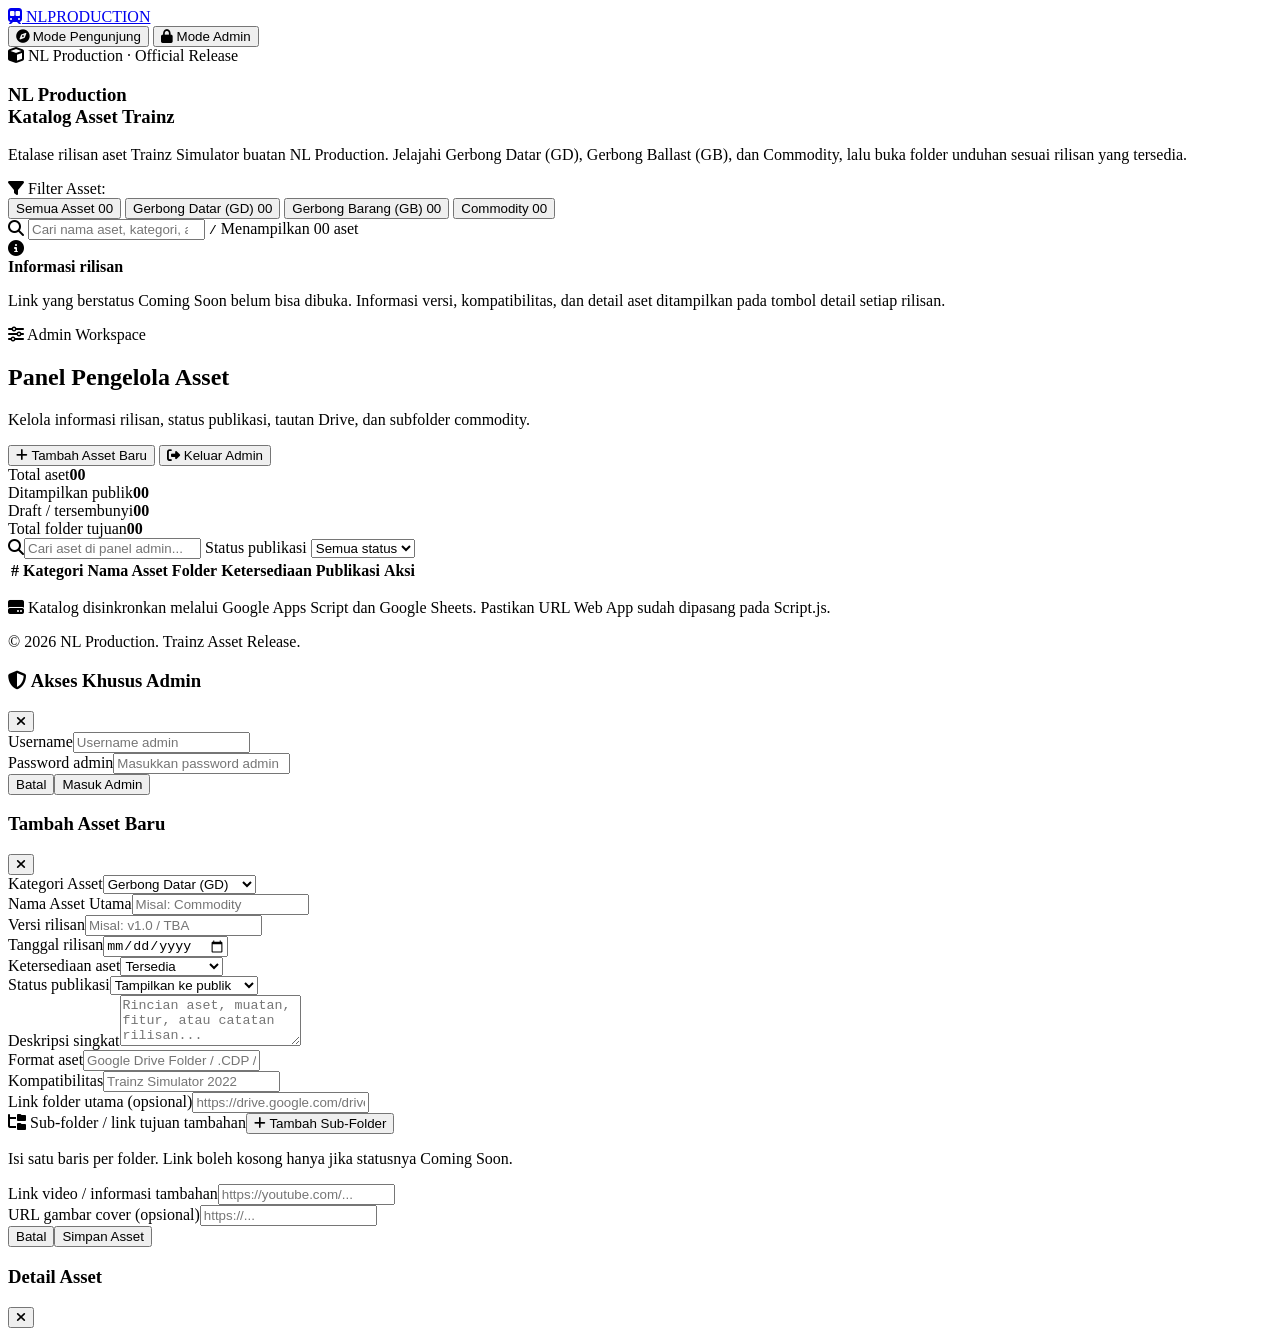
==== index.html @ 2d7fa660 "Add files via upload" ====
<!DOCTYPE html>
<html lang="id">
<head>
  <meta charset="UTF-8" />
  <meta name="viewport" content="width=device-width, initial-scale=1.0" />
  <meta name="theme-color" content="#0b0f19" />
  <meta name="description" content="NL Production — katalog rilisan aset Trainz Simulator." />
  <title>NL Production | Trainz Asset Release</title>
  <link rel="stylesheet" href="Style.css" />
  <link rel="stylesheet" href="https://cdnjs.cloudflare.com/ajax/libs/font-awesome/6.4.0/css/all.min.css" />
  <link rel="preconnect" href="https://fonts.googleapis.com" />
  <link rel="preconnect" href="https://fonts.gstatic.com" crossorigin />
  <link href="https://fonts.googleapis.com/css2?family=Plus+Jakarta+Sans:wght@400;500;600;700;800&display=swap" rel="stylesheet" />
  <script src="Script.js" defer></script>
</head>
<body>
  <header class="navbar">
    <div class="nav-container">
      <a class="logo" href="#beranda" aria-label="NL Production beranda">
        <i class="fa-solid fa-train-subway" aria-hidden="true"></i>
        <span>NL<span>PRODUCTION</span></span>
      </a>
      <nav class="role-switcher" aria-label="Mode tampilan">
        <button class="role-btn active" id="btn-role-user" type="button" data-role="user"><i class="fa-solid fa-compass"></i> Mode Pengunjung</button>
        <button class="role-btn" id="btn-role-admin" type="button" data-role="admin"><i class="fa-solid fa-lock"></i> Mode Admin</button>
      </nav>
    </div>
  </header>

  <main class="main-wrapper">
    <section id="user-view" class="view-section active">
      <section class="hero-card" id="beranda">
        <div class="hero-content">
          <span class="hero-badge"><i class="fa-solid fa-cube"></i> NL Production · Official Release</span>
          <h1>NL Production<br />Katalog Asset Trainz</h1>
          <p>Etalase rilisan aset Trainz Simulator buatan NL Production. Jelajahi Gerbong Datar (GD), Gerbong Ballast (GB), dan Commodity, lalu buka folder unduhan sesuai rilisan yang tersedia.</p>
        </div>
      </section>

      <section class="catalog-controls" aria-label="Filter dan pencarian katalog">
        <div class="filter-bar">
          <span class="filter-title"><i class="fa-solid fa-filter"></i> Filter Asset:</span>
          <div class="filter-pills" role="group" aria-label="Kategori aset">
            <button class="pill-btn active" type="button" data-filter="all">Semua Asset <span class="filter-count" id="count-all">00</span></button>
            <button class="pill-btn" type="button" data-filter="GD">Gerbong Datar (GD) <span class="filter-count" id="count-gd">00</span></button>
            <button class="pill-btn" type="button" data-filter="GB">Gerbong Barang (GB) <span class="filter-count" id="count-gb">00</span></button>
            <button class="pill-btn" type="button" data-filter="Commodity">Commodity <span class="filter-count" id="count-commodity">00</span></button>
          </div>
        </div>
        <div class="search-row">
          <label class="search-box" for="catalog-search">
            <i class="fa-solid fa-magnifying-glass" aria-hidden="true"></i>
            <input id="catalog-search" type="search" placeholder="Cari nama aset, kategori, atau subfolder..." autocomplete="off" />
            <kbd>/</kbd>
          </label>
          <span class="catalog-count" id="catalog-count">Menampilkan 00 aset</span>
        </div>
      </section>

      <div class="asset-grid" id="asset-grid" aria-live="polite"></div>
      <div class="empty-state" id="empty-assets" hidden>
        <i class="fa-solid fa-folder-open" aria-hidden="true"></i>
        <h3>Aset tidak ditemukan</h3>
        <p>Coba kata kunci lain atau reset pencarian dan filter kategori.</p>
        <button type="button" class="btn-secondary" id="reset-catalog">Reset pencarian</button>
      </div>

      <section class="public-note">
        <div class="public-note-icon"><i class="fa-solid fa-circle-info"></i></div>
        <div><strong>Informasi rilisan</strong><p>Link yang berstatus Coming Soon belum bisa dibuka. Informasi versi, kompatibilitas, dan detail aset ditampilkan pada tombol detail setiap rilisan.</p></div>
      </section>
    </section>

    <section id="admin-view" class="view-section" aria-label="Panel admin">
      <div class="admin-top-bar">
        <div>
          <span class="hero-badge admin-badge"><i class="fa-solid fa-sliders"></i> Admin Workspace</span>
          <h2>Panel Pengelola Asset</h2>
          <p>Kelola informasi rilisan, status publikasi, tautan Drive, dan subfolder commodity.</p>
        </div>
        <div class="admin-actions-bar">
          <button class="btn-primary" id="add-asset-btn" type="button"><i class="fa-solid fa-plus"></i> Tambah Asset Baru</button>
          <button class="btn-danger-outline" id="logout-btn" type="button"><i class="fa-solid fa-right-from-bracket"></i> Keluar Admin</button>
        </div>
      </div>

      <div class="admin-stats" aria-label="Ringkasan katalog">
        <div class="admin-stat"><span>Total aset</span><strong id="stat-total">00</strong></div>
        <div class="admin-stat"><span>Ditampilkan publik</span><strong id="stat-published">00</strong></div>
        <div class="admin-stat"><span>Draft / tersembunyi</span><strong id="stat-draft">00</strong></div>
        <div class="admin-stat"><span>Total folder tujuan</span><strong id="stat-folders">00</strong></div>
      </div>

      <div class="admin-tools">
        <label class="search-box" for="admin-search"><i class="fa-solid fa-magnifying-glass" aria-hidden="true"></i><input id="admin-search" type="search" placeholder="Cari aset di panel admin..." autocomplete="off" /></label>
        <label class="admin-status-filter">Status publikasi
          <select id="admin-publish-filter"><option value="all">Semua status</option><option value="published">Publik</option><option value="draft">Draft</option></select>
        </label>
      </div>

      <div class="table-card">
        <div class="table-responsive">
          <table class="custom-table">
            <thead><tr><th>#</th><th>Kategori</th><th>Nama Asset</th><th>Folder</th><th>Ketersediaan</th><th>Publikasi</th><th style="text-align:center">Aksi</th></tr></thead>
            <tbody id="admin-table-body"></tbody>
          </table>
        </div>
        <p class="admin-empty" id="admin-empty" hidden>Tidak ada aset yang cocok dengan pencarian atau filter ini.</p>
      </div>
      <p class="admin-note"><i class="fa-solid fa-hard-drive"></i> Katalog disinkronkan melalui Google Apps Script dan Google Sheets. Pastikan URL Web App sudah dipasang pada Script.js.</p>
    </section>
  </main>

  <footer class="footer"><p>© <span id="current-year">2026</span> NL Production. Trainz Asset Release.</p></footer>

  <!-- Login admin -->
  <div id="login-modal" class="modal-backdrop" role="dialog" aria-modal="true" aria-labelledby="login-title" aria-hidden="true">
    <div class="modal-box modal-sm">
      <div class="modal-header"><h3 id="login-title"><i class="fa-solid fa-shield-halved"></i> Akses Khusus Admin</h3><button class="modal-close-btn" type="button" data-close="login-modal" aria-label="Tutup"><i class="fa-solid fa-xmark"></i></button></div>
      <form id="login-form">
        <div class="form-group"><label for="admin-username">Username</label><input id="admin-username" type="text" placeholder="Username admin" required autocomplete="username" /></div>
        <div class="form-group"><label for="admin-password">Password admin</label><input id="admin-password" type="password" placeholder="Masukkan password admin" required autocomplete="current-password" /></div>
        <p id="login-error" class="error-text" hidden>Username atau password salah.</p>
        <div class="form-actions"><button type="button" class="btn-secondary" data-close="login-modal">Batal</button><button type="submit" class="btn-primary">Masuk Admin</button></div>
      </form>
    </div>
  </div>

  <!-- Tambah / edit aset -->
  <div id="asset-modal" class="modal-backdrop" role="dialog" aria-modal="true" aria-labelledby="asset-modal-title" aria-hidden="true">
    <div class="modal-box modal-lg">
      <div class="modal-header"><h3 id="asset-modal-title">Tambah Asset Baru</h3><button class="modal-close-btn" type="button" data-close="asset-modal" aria-label="Tutup"><i class="fa-solid fa-xmark"></i></button></div>
      <form id="asset-form">
        <input type="hidden" id="asset-id" />
        <div class="form-row">
          <div class="form-group flex-1"><label for="asset-category">Kategori Asset</label><select id="asset-category" required><option value="GD">Gerbong Datar (GD)</option><option value="GB">Gerbong Barang (GB)</option><option value="Commodity">Commodity</option></select></div>
          <div class="form-group flex-2"><label for="asset-title">Nama Asset Utama</label><input id="asset-title" type="text" required maxlength="100" placeholder="Misal: Commodity" /></div>
        </div>
        <div class="form-row">
          <div class="form-group flex-1"><label for="asset-version">Versi rilisan</label><input id="asset-version" type="text" maxlength="30" placeholder="Misal: v1.0 / TBA" /></div>
          <div class="form-group flex-1"><label for="asset-date">Tanggal rilisan</label><input id="asset-date" type="date" /></div>
        </div>
        <div class="form-row">
          <div class="form-group flex-1"><label for="asset-status">Ketersediaan aset</label><select id="asset-status"><option value="Available">Tersedia</option><option value="Coming Soon">Coming Soon</option></select></div>
          <div class="form-group flex-1"><label for="asset-publication">Status publikasi</label><select id="asset-publication"><option value="published">Tampilkan ke publik</option><option value="draft">Simpan sebagai draft</option></select></div>
        </div>
        <div class="form-group"><label for="asset-desc">Deskripsi singkat</label><textarea id="asset-desc" rows="3" maxlength="1200" placeholder="Rincian aset, muatan, fitur, atau catatan rilisan..."></textarea></div>
        <div class="form-row">
          <div class="form-group flex-1"><label for="asset-format">Format aset</label><input id="asset-format" type="text" maxlength="80" placeholder="Google Drive Folder / .CDP / .ZIP" /></div>
          <div class="form-group flex-1"><label for="asset-compatibility">Kompatibilitas</label><input id="asset-compatibility" type="text" maxlength="100" placeholder="Trainz Simulator 2022" /></div>
        </div>
        <div class="form-group"><label for="asset-download">Link folder utama (opsional)</label><input id="asset-download" type="url" placeholder="https://drive.google.com/drive/folders/..." /></div>
        <div class="subfolder-management">
          <div class="subfolder-header"><label><i class="fa-solid fa-folder-tree"></i> Sub-folder / link tujuan tambahan</label><button type="button" class="btn-small-add" id="add-subfolder-btn"><i class="fa-solid fa-plus"></i> Tambah Sub-Folder</button></div>
          <p class="field-hint">Isi satu baris per folder. Link boleh kosong hanya jika statusnya Coming Soon.</p>
          <div id="subfolder-inputs-container" class="subfolder-inputs-list"></div>
        </div>
        <div class="form-row">
          <div class="form-group flex-1"><label for="asset-more-info">Link video / informasi tambahan</label><input id="asset-more-info" type="url" placeholder="https://youtube.com/..." /></div>
          <div class="form-group flex-1"><label for="asset-cover">URL gambar cover (opsional)</label><input id="asset-cover" type="url" placeholder="https://..." /></div>
        </div>
        <div class="form-actions"><button type="button" class="btn-secondary" data-close="asset-modal">Batal</button><button type="submit" class="btn-primary" id="save-asset-btn">Simpan Asset</button></div>
      </form>
    </div>
  </div>

  <!-- Detail rilisan -->
  <div id="detail-modal" class="modal-backdrop" role="dialog" aria-modal="true" aria-labelledby="detail-title" aria-hidden="true">
    <div class="modal-box modal-lg detail-modal-box">
      <div class="modal-header"><h3 id="detail-title">Detail Asset</h3><button class="modal-close-btn" type="button" data-close="detail-modal" aria-label="Tutup"><i class="fa-solid fa-xmark"></i></button></div>
      <div id="detail-content"></div>
    </div>
  </div>
  <div id="toast" class="toast-message" role="status" aria-live="polite" hidden></div>
</body>
</html>
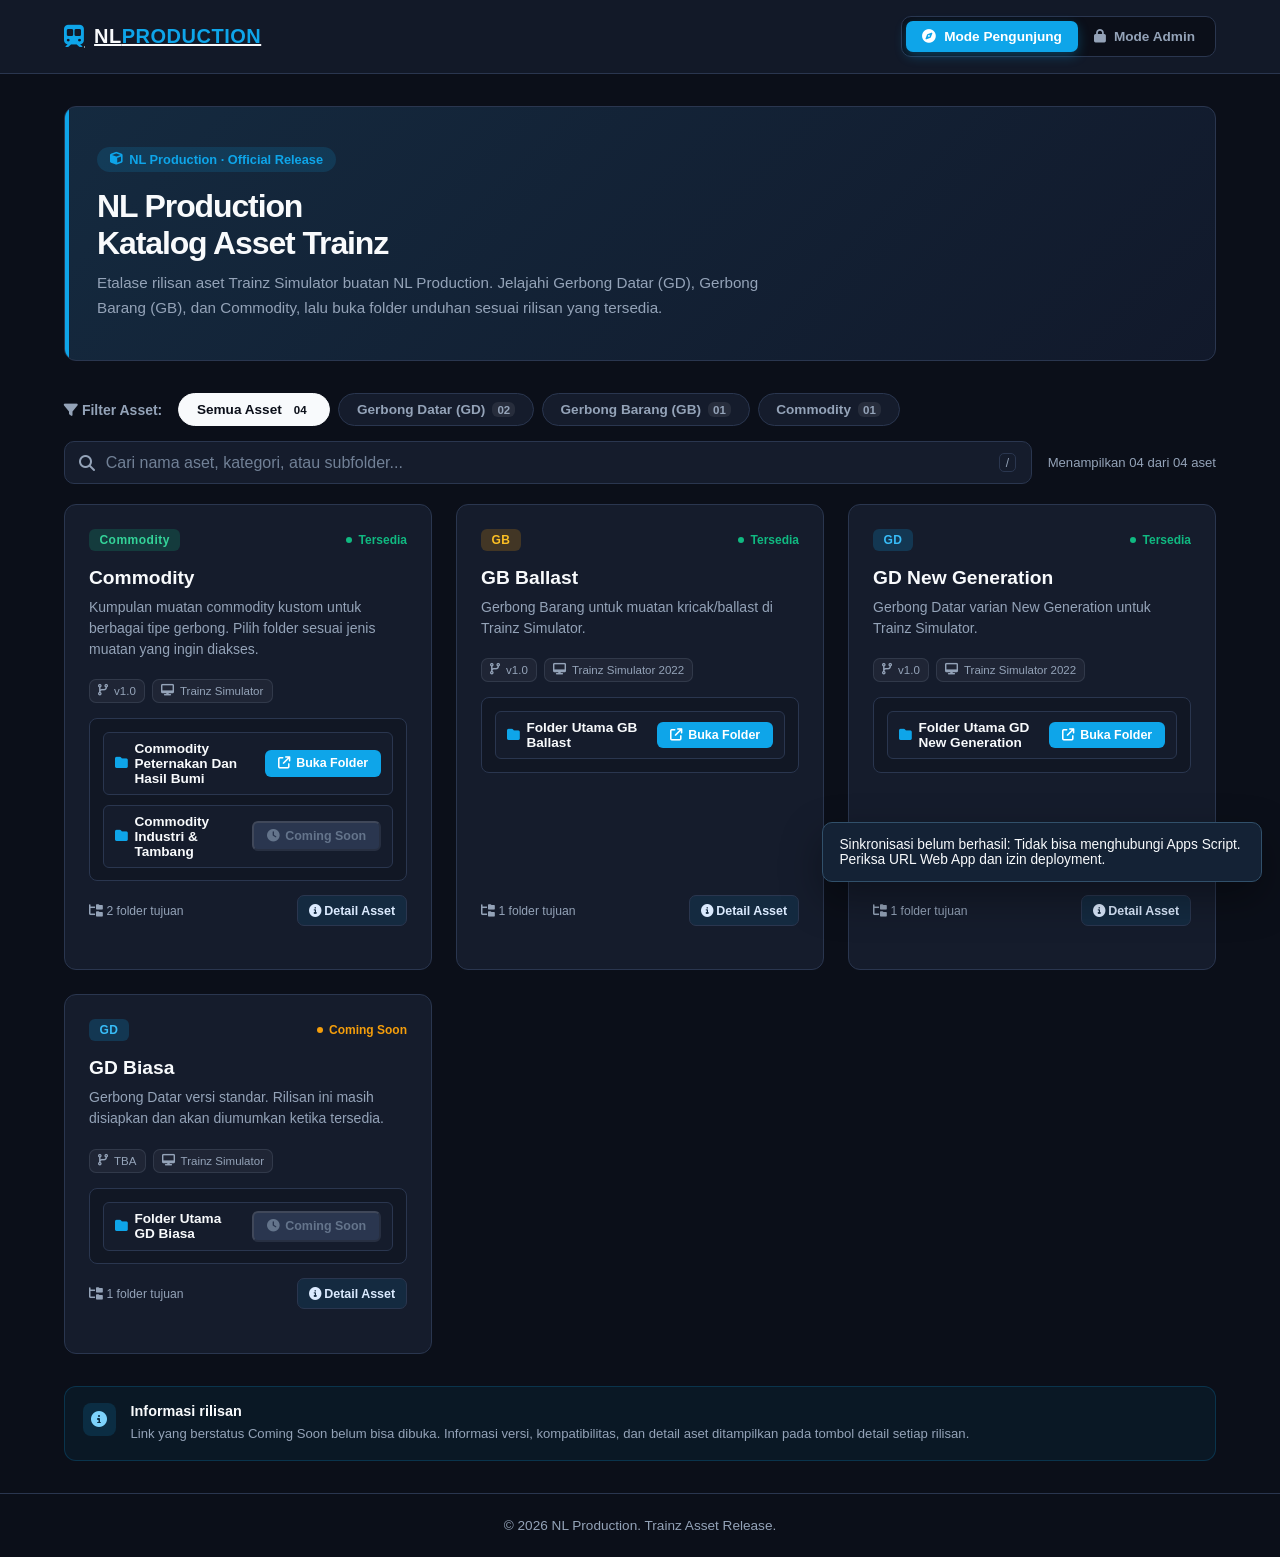
==== commit a9d10441: "Add files via upload" ====
--- a/index.html
+++ b/index.html
@@ -6,12 +6,12 @@
   <meta name="theme-color" content="#0b0f19" />
   <meta name="description" content="NL Production — katalog rilisan aset Trainz Simulator." />
   <title>NL Production | Trainz Asset Release</title>
-  <link rel="stylesheet" href="Style.css" />
+  <link rel="stylesheet" href="style.css" />
   <link rel="stylesheet" href="https://cdnjs.cloudflare.com/ajax/libs/font-awesome/6.4.0/css/all.min.css" />
   <link rel="preconnect" href="https://fonts.googleapis.com" />
   <link rel="preconnect" href="https://fonts.gstatic.com" crossorigin />
   <link href="https://fonts.googleapis.com/css2?family=Plus+Jakarta+Sans:wght@400;500;600;700;800&display=swap" rel="stylesheet" />
-  <script src="Script.js" defer></script>
+  <script src="script.js" defer></script>
 </head>
 <body>
   <header class="navbar">
@@ -33,7 +33,7 @@
         <div class="hero-content">
           <span class="hero-badge"><i class="fa-solid fa-cube"></i> NL Production · Official Release</span>
           <h1>NL Production<br />Katalog Asset Trainz</h1>
-          <p>Etalase rilisan aset Trainz Simulator buatan NL Production. Jelajahi Gerbong Datar (GD), Gerbong Ballast (GB), dan Commodity, lalu buka folder unduhan sesuai rilisan yang tersedia.</p>
+          <p>Etalase rilisan aset Trainz Simulator buatan NL Production. Jelajahi Gerbong Datar (GD), Gerbong Barang (GB), dan Commodity, lalu buka folder unduhan sesuai rilisan yang tersedia.</p>
         </div>
       </section>
 
--- a/style.css
+++ b/style.css
@@ -0,0 +1,812 @@
+/* Custom Properties & Reset */
+:root {
+    --bg-main: #0b0f19;
+    --bg-card: #151c2c;
+    --bg-card-hover: #1e293b;
+    --border-color: #2a364f;
+    --accent-blue: #0ea5e9;
+    --accent-blue-hover: #0284c7;
+    --accent-green: #10b981;
+    --accent-amber: #f59e0b;
+    --accent-red: #ef4444;
+    --text-primary: #f8fafc;
+    --text-secondary: #94a3b8;
+    --radius: 12px;
+}
+
+* {
+    box-sizing: border-box;
+    margin: 0;
+    padding: 0;
+    font-family: 'Plus Jakarta Sans', -apple-system, BlinkMacSystemFont, sans-serif;
+}
+
+body {
+    background-color: var(--bg-main);
+    color: var(--text-primary);
+    min-height: 100vh;
+    display: flex;
+    flex-direction: column;
+}
+
+/* Header & Navigation */
+.navbar {
+    background-color: rgba(21, 28, 44, 0.85);
+    backdrop-filter: blur(12px);
+    border-bottom: 1px solid var(--border-color);
+    position: sticky;
+    top: 0;
+    z-index: 100;
+}
+
+.nav-container {
+    max-width: 1200px;
+    margin: 0 auto;
+    padding: 1rem 1.5rem;
+    display: flex;
+    justify-content: space-between;
+    align-items: center;
+}
+
+.logo {
+    font-size: 1.25rem;
+    font-weight: 800;
+    letter-spacing: 0.5px;
+    color: var(--text-primary);
+    display: flex;
+    align-items: center;
+    gap: 0.6rem;
+}
+
+.logo i {
+    color: var(--accent-blue);
+    font-size: 1.4rem;
+}
+
+.logo span span {
+    color: var(--accent-blue);
+}
+
+.role-switcher {
+    display: flex;
+    background: var(--bg-main);
+    padding: 4px;
+    border-radius: 10px;
+    border: 1px solid var(--border-color);
+}
+
+.role-btn {
+    background: transparent;
+    border: none;
+    color: var(--text-secondary);
+    padding: 0.5rem 1rem;
+    border-radius: 7px;
+    cursor: pointer;
+    font-weight: 600;
+    font-size: 0.85rem;
+    display: flex;
+    align-items: center;
+    gap: 0.5rem;
+    transition: all 0.25s ease;
+}
+
+.role-btn.active {
+    background-color: var(--accent-blue);
+    color: #ffffff;
+    box-shadow: 0 4px 12px rgba(14, 165, 233, 0.3);
+}
+
+/* Container Wrapper */
+.main-wrapper {
+    flex: 1;
+    max-width: 1200px;
+    width: 100%;
+    margin: 0 auto;
+    padding: 2rem 1.5rem;
+}
+
+.view-section {
+    display: none;
+}
+
+.view-section.active {
+    display: block;
+    animation: fadeIn 0.3s ease;
+}
+
+@keyframes fadeIn {
+    from { opacity: 0; transform: translateY(6px); }
+    to { opacity: 1; transform: translateY(0); }
+}
+
+/* Hero Card */
+.hero-card {
+    background: linear-gradient(135deg, rgba(14, 165, 233, 0.1) 0%, rgba(15, 23, 42, 0.6) 100%), var(--bg-card);
+    border: 1px solid var(--border-color);
+    padding: 2.5rem 2rem;
+    border-radius: var(--radius);
+    margin-bottom: 2rem;
+    position: relative;
+    overflow: hidden;
+}
+
+.hero-card::before {
+    content: '';
+    position: absolute;
+    top: 0;
+    left: 0;
+    width: 4px;
+    height: 100%;
+    background: var(--accent-blue);
+}
+
+.hero-badge {
+    display: inline-flex;
+    align-items: center;
+    gap: 0.4rem;
+    background: rgba(14, 165, 233, 0.15);
+    color: var(--accent-blue);
+    padding: 0.3rem 0.8rem;
+    border-radius: 20px;
+    font-size: 0.8rem;
+    font-weight: 700;
+    margin-bottom: 1rem;
+}
+
+.hero-content h1 {
+    font-size: 2rem;
+    font-weight: 800;
+    margin-bottom: 0.6rem;
+    color: var(--text-primary);
+}
+
+.hero-content p {
+    color: var(--text-secondary);
+    font-size: 0.95rem;
+    max-width: 700px;
+    line-height: 1.6;
+}
+
+/* Filter Bar */
+.filter-bar {
+    display: flex;
+    align-items: center;
+    gap: 1rem;
+    margin-bottom: 2rem;
+    flex-wrap: wrap;
+}
+
+.filter-title {
+    color: var(--text-secondary);
+    font-size: 0.875rem;
+    font-weight: 600;
+}
+
+.filter-pills {
+    display: flex;
+    gap: 0.5rem;
+    flex-wrap: wrap;
+}
+
+.pill-btn {
+    background-color: var(--bg-card);
+    border: 1px solid var(--border-color);
+    color: var(--text-secondary);
+    padding: 0.5rem 1.1rem;
+    border-radius: 30px;
+    cursor: pointer;
+    font-size: 0.85rem;
+    font-weight: 600;
+    transition: all 0.2s ease;
+}
+
+.pill-btn:hover, .pill-btn.active {
+    background-color: var(--text-primary);
+    color: var(--bg-main);
+    border-color: var(--text-primary);
+}
+
+/* Grid & Cards */
+.asset-grid {
+    display: grid;
+    grid-template-columns: repeat(auto-fill, minmax(320px, 1fr));
+    gap: 1.5rem;
+}
+
+.asset-card {
+    background-color: var(--bg-card);
+    border: 1px solid var(--border-color);
+    border-radius: var(--radius);
+    padding: 1.5rem;
+    display: flex;
+    flex-direction: column;
+    justify-content: space-between;
+    transition: all 0.25s ease;
+}
+
+.asset-card:hover {
+    transform: translateY(-4px);
+    border-color: rgba(14, 165, 233, 0.4);
+    box-shadow: 0 12px 24px -8px rgba(0, 0, 0, 0.5);
+}
+
+.card-top {
+    margin-bottom: 1.2rem;
+}
+
+.card-meta {
+    display: flex;
+    justify-content: space-between;
+    align-items: center;
+    margin-bottom: 1rem;
+}
+
+.cat-badge {
+    padding: 0.25rem 0.65rem;
+    border-radius: 6px;
+    font-size: 0.75rem;
+    font-weight: 700;
+    letter-spacing: 0.5px;
+}
+
+.cat-gd { background: rgba(14, 165, 233, 0.2); color: #38bdf8; }
+.cat-gb { background: rgba(245, 158, 11, 0.2); color: #fbbf24; }
+.cat-commodity { background: rgba(16, 185, 129, 0.2); color: #34d399; }
+
+.status-indicator {
+    font-size: 0.75rem;
+    font-weight: 600;
+    display: flex;
+    align-items: center;
+    gap: 0.4rem;
+}
+
+.status-indicator.ready { color: var(--accent-green); }
+.status-indicator.soon { color: var(--accent-amber); }
+
+.status-dot {
+    width: 6px;
+    height: 6px;
+    border-radius: 50%;
+    background-color: currentColor;
+}
+
+.card-title {
+    font-size: 1.2rem;
+    font-weight: 700;
+    color: var(--text-primary);
+    margin-bottom: 0.5rem;
+}
+
+.card-desc {
+    color: var(--text-secondary);
+    font-size: 0.875rem;
+    line-height: 1.5;
+    margin-bottom: 1rem;
+}
+
+/* Sub-folder Items Inside User Card */
+.subfolder-wrapper {
+    display: flex;
+    flex-direction: column;
+    gap: 0.6rem;
+    background: rgba(11, 15, 25, 0.4);
+    border: 1px solid var(--border-color);
+    padding: 0.8rem;
+    border-radius: 8px;
+}
+
+.subfolder-item {
+    display: flex;
+    justify-content: space-between;
+    align-items: center;
+    padding: 0.5rem 0.7rem;
+    background-color: var(--bg-card);
+    border: 1px solid var(--border-color);
+    border-radius: 6px;
+    gap: 0.5rem;
+}
+
+.subfolder-name {
+    font-size: 0.85rem;
+    font-weight: 600;
+    color: var(--text-primary);
+    display: flex;
+    align-items: center;
+    gap: 0.4rem;
+}
+
+.subfolder-name i {
+    color: var(--accent-blue);
+    font-size: 0.8rem;
+}
+
+.btn-sub-download {
+    padding: 0.4rem 0.8rem;
+    background-color: var(--accent-blue);
+    color: #ffffff;
+    text-decoration: none;
+    border-radius: 6px;
+    font-weight: 600;
+    font-size: 0.78rem;
+    display: inline-flex;
+    align-items: center;
+    gap: 0.4rem;
+    white-space: nowrap;
+    transition: background 0.2s;
+}
+
+.btn-sub-download:hover {
+    background-color: var(--accent-blue-hover);
+}
+
+.btn-sub-download.disabled {
+    background-color: #2a364f;
+    color: #64748b;
+    cursor: not-allowed;
+}
+
+/* Admin Section Styling */
+.admin-top-bar {
+    display: flex;
+    justify-content: space-between;
+    align-items: center;
+    margin-bottom: 1.5rem;
+    flex-wrap: wrap;
+    gap: 1rem;
+}
+
+.admin-actions-bar {
+    display: flex;
+    gap: 0.6rem;
+}
+
+.admin-top-bar h2 {
+    font-size: 1.5rem;
+    font-weight: 700;
+}
+
+.admin-top-bar p {
+    color: var(--text-secondary);
+    font-size: 0.875rem;
+}
+
+.btn-primary {
+    background-color: var(--accent-blue);
+    color: #ffffff;
+    border: none;
+    padding: 0.65rem 1.3rem;
+    border-radius: 8px;
+    font-weight: 600;
+    font-size: 0.9rem;
+    cursor: pointer;
+    display: inline-flex;
+    align-items: center;
+    gap: 0.5rem;
+    transition: background 0.2s;
+}
+
+.btn-primary:hover {
+    background-color: var(--accent-blue-hover);
+}
+
+.btn-secondary {
+    background-color: #2a364f;
+    color: var(--text-primary);
+    border: none;
+    padding: 0.65rem 1.3rem;
+    border-radius: 8px;
+    font-weight: 600;
+    cursor: pointer;
+}
+
+.btn-danger-outline {
+    background: transparent;
+    color: var(--accent-red);
+    border: 1px solid var(--accent-red);
+    padding: 0.65rem 1.2rem;
+    border-radius: 8px;
+    font-weight: 600;
+    font-size: 0.9rem;
+    cursor: pointer;
+    display: inline-flex;
+    align-items: center;
+    gap: 0.5rem;
+}
+
+.btn-danger-outline:hover {
+    background: rgba(239, 68, 68, 0.1);
+}
+
+.table-card {
+    background-color: var(--bg-card);
+    border: 1px solid var(--border-color);
+    border-radius: var(--radius);
+    overflow: hidden;
+}
+
+.table-responsive {
+    overflow-x: auto;
+}
+
+.custom-table {
+    width: 100%;
+    border-collapse: collapse;
+    text-align: left;
+    font-size: 0.9rem;
+}
+
+.custom-table th, .custom-table td {
+    padding: 1rem 1.2rem;
+    border-bottom: 1px solid var(--border-color);
+}
+
+.custom-table th {
+    background-color: rgba(11, 15, 25, 0.5);
+    color: var(--text-secondary);
+    font-weight: 600;
+}
+
+.action-flex {
+    display: flex;
+    gap: 0.4rem;
+    justify-content: center;
+}
+
+.btn-icon-edit {
+    background: rgba(245, 158, 11, 0.15);
+    color: var(--accent-amber);
+    border: none;
+    padding: 0.4rem 0.7rem;
+    border-radius: 6px;
+    cursor: pointer;
+    font-weight: 600;
+    font-size: 0.8rem;
+}
+
+.btn-icon-delete {
+    background: rgba(239, 68, 68, 0.15);
+    color: var(--accent-red);
+    border: none;
+    padding: 0.4rem 0.7rem;
+    border-radius: 6px;
+    cursor: pointer;
+    font-weight: 600;
+    font-size: 0.8rem;
+}
+
+/* Modal Popup */
+.modal-backdrop {
+    display: none;
+    position: fixed;
+    top: 0;
+    left: 0;
+    width: 100%;
+    height: 100%;
+    background-color: rgba(11, 15, 25, 0.85);
+    backdrop-filter: blur(4px);
+    justify-content: center;
+    align-items: center;
+    z-index: 1000;
+    padding: 1rem;
+}
+
+.modal-box {
+    background-color: var(--bg-card);
+    border: 1px solid var(--border-color);
+    border-radius: var(--radius);
+    width: 100%;
+    max-width: 500px;
+    padding: 1.5rem;
+    box-shadow: 0 20px 25px -5px rgba(0, 0, 0, 0.5);
+    max-height: 90vh;
+    overflow-y: auto;
+}
+
+.modal-box.modal-lg {
+    max-width: 650px;
+}
+
+.modal-box.modal-sm {
+    max-width: 400px;
+}
+
+.modal-header {
+    display: flex;
+    justify-content: space-between;
+    align-items: center;
+    margin-bottom: 1.2rem;
+}
+
+.modal-close-btn {
+    background: transparent;
+    border: none;
+    color: var(--text-secondary);
+    font-size: 1.2rem;
+    cursor: pointer;
+}
+
+.form-row {
+    display: flex;
+    gap: 1rem;
+}
+
+.flex-1 { flex: 1; }
+.flex-2 { flex: 2; }
+
+.form-group {
+    margin-bottom: 1rem;
+}
+
+.form-group label {
+    display: block;
+    font-size: 0.85rem;
+    font-weight: 600;
+    color: var(--text-secondary);
+    margin-bottom: 0.4rem;
+}
+
+.form-group input, .form-group select, .form-group textarea {
+    width: 100%;
+    padding: 0.65rem 0.8rem;
+    background-color: var(--bg-main);
+    border: 1px solid var(--border-color);
+    border-radius: 8px;
+    color: var(--text-primary);
+    font-size: 0.9rem;
+}
+
+.form-group input:focus, .form-group select:focus, .form-group textarea:focus {
+    outline: none;
+    border-color: var(--accent-blue);
+}
+
+/* Sub-folder Management in Modal */
+.subfolder-management {
+    background-color: rgba(11, 15, 25, 0.5);
+    border: 1px solid var(--border-color);
+    padding: 1rem;
+    border-radius: 8px;
+    margin-bottom: 1.2rem;
+}
+
+.subfolder-header {
+    display: flex;
+    justify-content: space-between;
+    align-items: center;
+    margin-bottom: 0.8rem;
+}
+
+.subfolder-header label {
+    font-size: 0.875rem;
+    font-weight: 700;
+    color: var(--text-primary);
+}
+
+.btn-small-add {
+    background-color: rgba(14, 165, 233, 0.15);
+    color: var(--accent-blue);
+    border: 1px solid var(--accent-blue);
+    padding: 0.35rem 0.7rem;
+    border-radius: 6px;
+    font-size: 0.78rem;
+    font-weight: 600;
+    cursor: pointer;
+}
+
+.subfolder-input-row {
+    display: flex;
+    gap: 0.5rem;
+    align-items: center;
+    margin-bottom: 0.6rem;
+}
+
+.subfolder-input-row input {
+    background-color: var(--bg-main);
+    border: 1px solid var(--border-color);
+    padding: 0.5rem 0.7rem;
+    border-radius: 6px;
+    color: var(--text-primary);
+    font-size: 0.85rem;
+}
+
+.btn-remove-sub {
+    background: rgba(239, 68, 68, 0.15);
+    color: var(--accent-red);
+    border: none;
+    padding: 0.5rem 0.7rem;
+    border-radius: 6px;
+    cursor: pointer;
+}
+
+.error-text {
+    color: var(--accent-red);
+    font-size: 0.8rem;
+    margin-top: 0.4rem;
+    display: block;
+}
+
+.form-actions {
+    display: flex;
+    justify-content: flex-end;
+    gap: 0.6rem;
+    margin-top: 1.5rem;
+}
+
+/* Footer */
+.footer {
+    text-align: center;
+    padding: 1.5rem;
+    border-top: 1px solid var(--border-color);
+    color: var(--text-secondary);
+    font-size: 0.85rem;
+}
+
+/* Responsive */
+@media (max-width: 640px) {
+    .nav-container {
+        flex-direction: column;
+        gap: 1rem;
+    }
+    .role-switcher {
+        width: 100%;
+    }
+    .role-btn {
+        flex: 1;
+        justify-content: center;
+    }
+    .form-row {
+        flex-direction: column;
+        gap: 0;
+    }
+    .subfolder-input-row {
+        flex-direction: column;
+    }
+}
+
+/* NL Production refinements: stronger responsive behavior and folder labels. */
+.logo { white-space: nowrap; }
+.hero-content h1 { letter-spacing: -0.035em; }
+.asset-grid { grid-template-columns: repeat(auto-fit, minmax(min(100%, 320px), 1fr)); }
+.subfolder-name { min-width: 0; overflow-wrap: anywhere; }
+.subfolder-count { color: var(--accent-blue); font-weight: 700; white-space: nowrap; }
+.empty-assets, .empty-table, .no-subfolders { color: var(--text-secondary); padding: 1.2rem 0; }
+.empty-assets { grid-column: 1 / -1; text-align: center; }
+.empty-table { text-align: center; }
+
+@media (max-width: 900px) {
+    .main-wrapper { padding-left: 1.1rem; padding-right: 1.1rem; }
+    .custom-table th, .custom-table td { padding: 0.85rem 0.9rem; }
+    .custom-table { min-width: 760px; }
+}
+
+@media (max-width: 640px) {
+    .nav-container { padding: 0.9rem 1rem; }
+    .logo { font-size: 1.12rem; }
+    .main-wrapper { padding: 1.25rem 0.85rem; }
+    .hero-card { padding: 1.65rem 1.15rem; }
+    .hero-content h1 { font-size: clamp(1.55rem, 7vw, 2rem); line-height: 1.2; }
+    .hero-content p { font-size: 0.9rem; }
+    .filter-bar { align-items: flex-start; gap: 0.7rem; }
+    .filter-pills { width: 100%; }
+    .pill-btn { max-width: 100%; }
+    .asset-grid { grid-template-columns: minmax(0, 1fr); gap: 1rem; }
+    .asset-card { padding: 1rem; min-width: 0; }
+    .subfolder-wrapper { padding: 0.6rem; }
+    .subfolder-item { align-items: flex-start; flex-wrap: wrap; padding: 0.6rem; }
+    .subfolder-name { flex: 1 1 100%; }
+    .btn-sub-download { max-width: 100%; white-space: normal; }
+    .admin-top-bar { align-items: flex-start; }
+    .admin-actions-bar { width: 100%; flex-wrap: wrap; }
+    .admin-actions-bar button { flex: 1 1 auto; }
+    .table-responsive { -webkit-overflow-scrolling: touch; }
+    .modal-box { padding: 1.1rem; }
+    .subfolder-header { align-items: flex-start; gap: 0.65rem; flex-direction: column; }
+    .subfolder-input-row { align-items: stretch; }
+    .subfolder-input-row input, .subfolder-input-row select { width: 100%; min-width: 0; }
+    .btn-remove-sub { align-self: flex-end; }
+    .form-actions { flex-wrap: wrap; }
+    .form-actions button { flex: 1 1 120px; }
+}
+
+/* Extensions: advanced katalog and admin functions, matched to the selected design. */
+html { scroll-behavior: smooth; }
+body.modal-open { overflow: hidden; }
+button, input, select, textarea { font: inherit; }
+button:focus-visible, a:focus-visible, input:focus-visible, select:focus-visible, textarea:focus-visible { outline: 2px solid var(--accent-blue); outline-offset: 2px; }
+button:disabled { cursor: not-allowed; }
+
+.catalog-controls { margin-bottom: 1.2rem; }
+.catalog-controls .filter-bar { margin-bottom: 0.9rem; }
+.filter-count { display: inline-flex; align-items: center; justify-content: center; min-width: 1.35rem; padding: 0.1rem 0.32rem; margin-left: 0.2rem; border-radius: 6px; background: rgba(255,255,255,0.08); font-size: 0.72rem; }
+.search-row { display: flex; gap: 1rem; align-items: center; justify-content: space-between; }
+.search-box { display: flex; align-items: center; gap: 0.65rem; min-width: 0; width: 100%; padding: 0.7rem 0.9rem; background: var(--bg-card); border: 1px solid var(--border-color); border-radius: 10px; color: var(--text-secondary); }
+.search-box input { min-width: 0; width: 100%; border: 0; outline: none; color: var(--text-primary); background: transparent; }
+.search-box input::placeholder { color: #718096; }
+.search-box kbd { flex: 0 0 auto; font-size: 0.75rem; border: 1px solid var(--border-color); border-radius: 5px; padding: 0.1rem 0.38rem; color: var(--text-secondary); }
+.catalog-count { color: var(--text-secondary); font-size: 0.82rem; white-space: nowrap; }
+
+.asset-card { min-width: 0; display: flex; flex-direction: column; }
+.asset-card .card-top { display: flex; flex-direction: column; align-items: stretch; flex: 1; }
+.card-title, .card-desc { overflow-wrap: anywhere; }
+.asset-chips { display: flex; flex-wrap: wrap; gap: 0.42rem; margin: 0.2rem 0 0.75rem; }
+.asset-chip { display: inline-flex; align-items: center; gap: 0.36rem; padding: 0.32rem 0.52rem; background: rgba(255,255,255,0.045); border: 1px solid rgba(148,163,184,0.16); border-radius: 7px; color: var(--text-secondary); font-size: 0.72rem; overflow-wrap: anywhere; }
+.asset-cover-image { margin: -1rem -1rem 1rem; height: 160px; overflow: hidden; border-bottom: 1px solid var(--border-color); background: var(--bg-main); }
+.asset-cover-image img { width: 100%; height: 100%; object-fit: cover; display: block; }
+.subfolder-wrapper.compact { margin-top: 0.2rem; }
+.asset-card-footer { display: flex; gap: 0.65rem; align-items: center; justify-content: space-between; margin-top: auto; padding-top: 0.85rem; }
+.folder-total { color: var(--text-secondary); font-size: 0.76rem; white-space: nowrap; }
+.btn-detail { border: 1px solid var(--border-color); color: #dbeafe; background: rgba(14,165,233,0.1); padding: 0.48rem 0.68rem; border-radius: 7px; font-size: 0.78rem; font-weight: 700; cursor: pointer; }
+.btn-detail:hover { border-color: var(--accent-blue); background: rgba(14,165,233,0.18); }
+.empty-state { margin-top: 1rem; padding: 2.3rem 1rem; text-align: center; background: var(--bg-card); border: 1px dashed var(--border-color); border-radius: var(--radius); }
+.empty-state > i { font-size: 1.8rem; color: var(--accent-blue); margin-bottom: 0.7rem; }
+.empty-state h3 { margin-bottom: 0.4rem; }
+.empty-state p { color: var(--text-secondary); margin-bottom: 1rem; }
+.public-note { display: flex; align-items: flex-start; gap: 0.9rem; padding: 1rem 1.1rem; margin-top: 2rem; background: rgba(14,165,233,0.06); border: 1px solid rgba(14,165,233,0.2); border-radius: var(--radius); }
+.public-note-icon { display: grid; place-items: center; width: 2.1rem; height: 2.1rem; flex: 0 0 auto; border-radius: 8px; background: rgba(14,165,233,0.15); color: #7dd3fc; }
+.public-note strong { display: block; font-size: 0.9rem; margin-bottom: 0.25rem; }
+.public-note p { color: var(--text-secondary); font-size: 0.82rem; line-height: 1.6; }
+
+/* Admin tools and table status */
+.admin-top-bar { gap: 1rem; }
+.admin-top-bar h2 { margin-top: 0.8rem; }
+.admin-badge { margin-bottom: 0.15rem; }
+.admin-stats { display: grid; grid-template-columns: repeat(4, minmax(0, 1fr)); gap: 0.8rem; margin: 1.2rem 0; }
+.admin-stat { min-width: 0; background: var(--bg-card); border: 1px solid var(--border-color); padding: 1rem; border-radius: var(--radius); }
+.admin-stat span { display: block; color: var(--text-secondary); font-size: 0.78rem; margin-bottom: 0.3rem; }
+.admin-stat strong { font-size: 1.5rem; font-weight: 800; }
+.admin-tools { display: flex; gap: 0.8rem; align-items: end; margin-bottom: 1rem; }
+.admin-tools .search-box { flex: 1; }
+.admin-status-filter { display: flex; flex-direction: column; gap: 0.35rem; color: var(--text-secondary); font-size: 0.78rem; }
+.admin-status-filter select { min-height: 42px; border: 1px solid var(--border-color); background: var(--bg-card); color: var(--text-primary); border-radius: 8px; padding: 0.6rem 0.8rem; }
+.table-subtitle { display: block; margin-top: 0.25rem; color: var(--text-secondary); font-size: 0.75rem; }
+.btn-icon-publish { border: 0; background: rgba(14,165,233,0.12); color: #7dd3fc; padding: 0.42rem 0.6rem; border-radius: 6px; cursor: pointer; }
+.btn-icon-publish:hover { background: rgba(14,165,233,0.22); }
+.admin-empty { text-align: center; padding: 1rem; color: var(--text-secondary); }
+.admin-note { margin: 0.85rem 0 0; color: var(--text-secondary); font-size: 0.8rem; line-height: 1.5; }
+.admin-note i { margin-right: 0.35rem; color: var(--accent-blue); }
+
+/* Form extensions */
+.field-hint { color: var(--text-secondary); font-size: 0.76rem; line-height: 1.5; margin: -0.2rem 0 0.75rem; }
+.subfolder-input-row { display: grid; grid-template-columns: minmax(130px, 1fr) minmax(180px, 1.5fr) minmax(115px, 0.7fr) auto; align-items: center; }
+.subfolder-input-row input, .subfolder-input-row select { min-width: 0; width: 100%; }
+.subfolder-input-row select { background: var(--bg-main); border: 1px solid var(--border-color); border-radius: 6px; color: var(--text-primary); padding: 0.5rem 0.55rem; font-size: 0.82rem; }
+.subfolder-input-row input:focus, .subfolder-input-row select:focus { outline: none; border-color: var(--accent-blue); }
+.modal-backdrop.is-open { display: flex; }
+.modal-header h3 { overflow-wrap: anywhere; }
+.detail-modal-box { max-width: 720px; }
+.detail-meta-grid { display: grid; grid-template-columns: repeat(3, minmax(0, 1fr)); gap: 0.65rem; margin-bottom: 1.1rem; }
+.detail-meta-item { min-width: 0; padding: 0.75rem; border: 1px solid var(--border-color); background: rgba(11,15,25,0.45); border-radius: 8px; }
+.detail-meta-item span { display: block; color: var(--text-secondary); font-size: 0.73rem; margin-bottom: 0.3rem; }
+.detail-meta-item strong { display: block; font-size: 0.84rem; overflow-wrap: anywhere; }
+.detail-description, .detail-folders { margin: 1rem 0; }
+.detail-description h4, .detail-folders h4 { font-size: 0.95rem; margin-bottom: 0.4rem; }
+.detail-description p { color: var(--text-secondary); line-height: 1.65; font-size: 0.87rem; white-space: pre-wrap; overflow-wrap: anywhere; }
+.detail-cover { margin-bottom: 1rem; max-height: 260px; overflow: hidden; border-radius: 8px; background: var(--bg-main); }
+.detail-cover img { display: block; width: 100%; max-height: 260px; object-fit: contain; }
+.detail-extra-link { margin-top: 1rem; }
+.toast-message { position: fixed; right: 1.1rem; bottom: 1.1rem; z-index: 1200; max-width: min(440px, calc(100vw - 2rem)); padding: 0.9rem 1rem; border: 1px solid #31506a; background: #142235; border-radius: 10px; color: var(--text-primary); box-shadow: 0 16px 40px rgba(0,0,0,0.35); font-size: 0.86rem; }
+.toast-message[hidden], [hidden] { display: none !important; }
+
+@media (max-width: 900px) {
+  .admin-stats { grid-template-columns: repeat(2, minmax(0, 1fr)); }
+  .search-row { align-items: stretch; flex-direction: column; gap: 0.5rem; }
+  .catalog-count { white-space: normal; }
+}
+@media (max-width: 640px) {
+  .admin-stats { grid-template-columns: repeat(2, minmax(0, 1fr)); }
+  .admin-tools { flex-direction: column; align-items: stretch; }
+  .admin-status-filter select { width: 100%; }
+  .detail-meta-grid { grid-template-columns: repeat(2, minmax(0, 1fr)); }
+  .asset-card-footer { align-items: flex-start; flex-direction: column; }
+  .btn-detail { width: 100%; }
+  .subfolder-input-row { display: flex; flex-direction: column; align-items: stretch; }
+  .subfolder-input-row input, .subfolder-input-row select { width: 100%; }
+  .btn-remove-sub { align-self: flex-end; }
+  .asset-cover-image { margin: -1rem -1rem 1rem; }
+}
+@media (max-width: 380px) {
+  .detail-meta-grid { grid-template-columns: minmax(0, 1fr); }
+  .admin-stat { padding: 0.8rem; }
+  .admin-stat strong { font-size: 1.2rem; }
+}
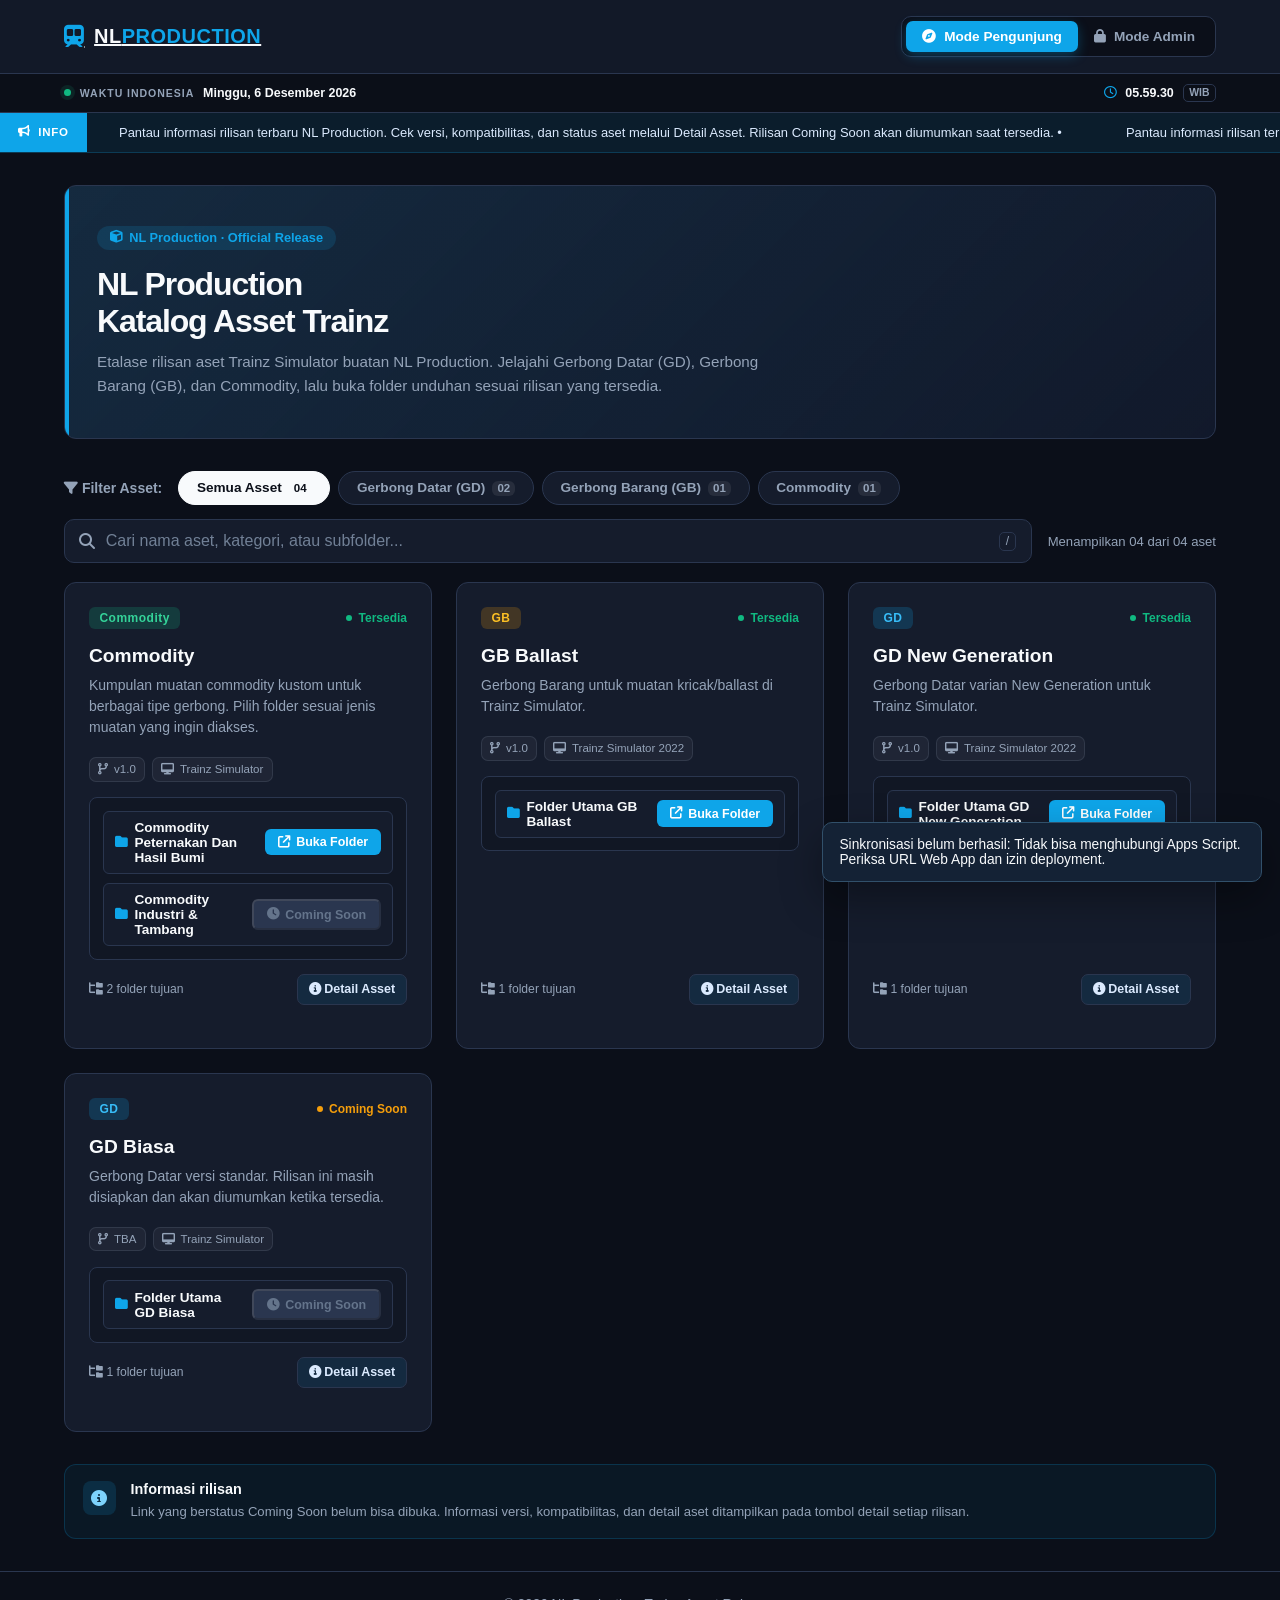
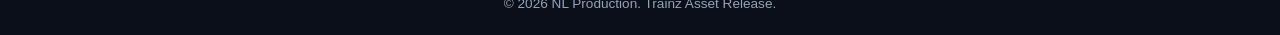
==== commit 6c90197f: "Add files via upload" ====
--- a/index.html
+++ b/index.html
@@ -27,8 +27,27 @@
     </div>
   </header>
 
+  <section class="site-meta-bar" aria-label="Waktu dan tanggal saat ini">
+    <div class="site-date-wrap"><span class="site-live-dot" aria-hidden="true"></span><span class="site-meta-label">WAKTU INDONESIA</span><time id="site-date">Senin, 26 Oktober 2026</time></div>
+    <div class="site-clock-wrap"><i class="fa-regular fa-clock" aria-hidden="true"></i><time id="site-time">00:00:00</time><span class="site-timezone">WIB</span></div>
+  </section>
+
+  <div class="announcement-ticker" id="announcement-ticker" hidden aria-label="Informasi berjalan">
+    <div class="ticker-label"><i class="fa-solid fa-bullhorn" aria-hidden="true"></i><span>INFO</span></div>
+    <div class="ticker-viewport"><div class="ticker-track" id="ticker-track"><span id="ticker-copy-a">Informasi rilisan NL Production.</span><span id="ticker-copy-b" aria-hidden="true">Informasi rilisan NL Production.</span></div></div>
+  </div>
+
   <main class="main-wrapper">
     <section id="user-view" class="view-section active">
+      <div class="maintenance-overlay" id="maintenance-overlay" hidden role="status" aria-live="polite">
+        <div class="maintenance-panel">
+          <div class="maintenance-icon"><i class="fa-solid fa-screwdriver-wrench" aria-hidden="true"></i></div>
+          <span class="maintenance-eyebrow">NL PRODUCTION · SYSTEM NOTICE</span>
+          <h1 id="maintenance-title">Sedang Dalam Pemeliharaan</h1>
+          <p id="maintenance-message">Website NL Production sedang menjalani pemeliharaan. Silakan kembali beberapa saat lagi.</p>
+          <div class="maintenance-status"><span class="maintenance-status-dot"></span>Situs sementara tidak tersedia</div>
+        </div>
+      </div>
       <section class="hero-card" id="beranda">
         <div class="hero-content">
           <span class="hero-badge"><i class="fa-solid fa-cube"></i> NL Production · Official Release</span>
@@ -65,9 +84,9 @@
         <button type="button" class="btn-secondary" id="reset-catalog">Reset pencarian</button>
       </div>
 
-      <section class="public-note">
+      <section class="public-note" id="public-note">
         <div class="public-note-icon"><i class="fa-solid fa-circle-info"></i></div>
-        <div><strong>Informasi rilisan</strong><p>Link yang berstatus Coming Soon belum bisa dibuka. Informasi versi, kompatibilitas, dan detail aset ditampilkan pada tombol detail setiap rilisan.</p></div>
+        <div><strong id="release-info-title">Informasi rilisan</strong><p id="release-info-text">Link yang berstatus Coming Soon belum bisa dibuka. Informasi versi, kompatibilitas, dan detail aset ditampilkan pada tombol detail setiap rilisan.</p></div>
       </section>
     </section>
 
@@ -83,6 +102,34 @@
           <button class="btn-danger-outline" id="logout-btn" type="button"><i class="fa-solid fa-right-from-bracket"></i> Keluar Admin</button>
         </div>
       </div>
+
+      <section class="admin-settings-panel" aria-labelledby="site-settings-title">
+        <div class="admin-settings-heading">
+          <div><span class="settings-eyebrow"><i class="fa-solid fa-sliders"></i> PENGATURAN WEBSITE</span><h3 id="site-settings-title">Pengaturan Tampilan Publik</h3><p>Atur informasi rilisan, running text, dan halaman maintenance untuk semua pengunjung.</p></div>
+          <span class="settings-saved-note"><i class="fa-solid fa-cloud"></i> Tersimpan online</span>
+        </div>
+        <form id="site-settings-form">
+          <div class="site-settings-grid">
+            <section class="setting-card">
+              <div class="setting-card-heading"><span class="setting-icon"><i class="fa-solid fa-circle-info"></i></span><div><h4>Informasi Rilisan</h4><p>Teks pada bagian bawah katalog publik.</p></div></div>
+              <div class="form-group"><label for="release-info-title-input">Judul informasi</label><input id="release-info-title-input" type="text" maxlength="80" required /></div>
+              <div class="form-group"><label for="release-info-text-input">Isi informasi</label><textarea id="release-info-text-input" rows="4" maxlength="1000" required></textarea></div>
+            </section>
+            <section class="setting-card">
+              <div class="setting-card-heading"><span class="setting-icon"><i class="fa-solid fa-bullhorn"></i></span><div><h4>Running Text</h4><p>Pengumuman berjalan di bagian atas website.</p></div></div>
+              <label class="setting-toggle" for="ticker-enabled"><input id="ticker-enabled" type="checkbox" /><span><strong>Aktifkan running text</strong><small>Matikan jika tidak ingin menampilkan pengumuman berjalan.</small></span></label>
+              <div class="form-group"><label for="ticker-text-input">Isi running text</label><textarea id="ticker-text-input" rows="4" maxlength="500" placeholder="Contoh: Asset baru segera hadir di NL Production."></textarea></div>
+            </section>
+            <section class="setting-card setting-card-maintenance">
+              <div class="setting-card-heading"><span class="setting-icon maintenance-setting-icon"><i class="fa-solid fa-screwdriver-wrench"></i></span><div><h4>Mode Maintenance</h4><p>Menampilkan halaman pemeliharaan kepada pengunjung.</p></div></div>
+              <label class="setting-toggle" for="maintenance-enabled"><input id="maintenance-enabled" type="checkbox" /><span><strong>Aktifkan mode maintenance</strong><small>Admin tetap bisa masuk untuk mengubah pengaturan.</small></span></label>
+              <div class="form-group"><label for="maintenance-title-input">Judul halaman</label><input id="maintenance-title-input" type="text" maxlength="100" required /></div>
+              <div class="form-group"><label for="maintenance-message-input">Pesan maintenance</label><textarea id="maintenance-message-input" rows="3" maxlength="1000" required></textarea></div>
+            </section>
+          </div>
+          <div class="settings-form-actions"><p><i class="fa-solid fa-circle-check"></i> Perubahan diterapkan ke seluruh perangkat setelah disimpan.</p><button class="btn-primary" id="save-site-settings-btn" type="submit"><i class="fa-solid fa-floppy-disk"></i> Simpan Pengaturan</button></div>
+        </form>
+      </section>
 
       <div class="admin-stats" aria-label="Ringkasan katalog">
         <div class="admin-stat"><span>Total aset</span><strong id="stat-total">00</strong></div>
--- a/style.css
+++ b/style.css
@@ -810,3 +810,88 @@
   .admin-stat { padding: 0.8rem; }
   .admin-stat strong { font-size: 1.2rem; }
 }
+
+
+/* Site clock, editable ticker, public release information and maintenance mode */
+.site-meta-bar {
+  display: flex; align-items: center; justify-content: space-between; gap: 1rem;
+  padding: 0.62rem max(1.2rem, calc((100vw - 1200px) / 2 + 1.5rem));
+  background: rgba(11, 15, 25, 0.94); border-bottom: 1px solid var(--border-color);
+  color: var(--text-secondary); font-size: 0.78rem;
+}
+.site-date-wrap, .site-clock-wrap { display: flex; align-items: center; gap: 0.55rem; min-width: 0; }
+.site-date-wrap time { color: var(--text-primary); font-weight: 650; }
+.site-live-dot { width: 7px; height: 7px; flex: 0 0 auto; border-radius: 50%; background: var(--accent-green); box-shadow: 0 0 0 4px rgba(16,185,129,0.12); }
+.site-meta-label { font-size: 0.66rem; font-weight: 800; letter-spacing: 0.09em; color: var(--text-secondary); }
+.site-clock-wrap { color: var(--accent-blue); font-variant-numeric: tabular-nums; font-weight: 700; white-space: nowrap; }
+.site-clock-wrap time { color: var(--text-primary); }
+.site-timezone { padding: 0.15rem 0.35rem; border: 1px solid var(--border-color); border-radius: 5px; color: var(--text-secondary); font-size: 0.65rem; }
+.announcement-ticker { display: flex; align-items: stretch; background: rgba(14,165,233,0.09); border-bottom: 1px solid rgba(14,165,233,0.22); min-height: 40px; overflow: hidden; }
+.announcement-ticker[hidden] { display: none !important; }
+.ticker-label { flex: 0 0 auto; display: flex; align-items: center; gap: 0.45rem; padding: 0 1.15rem; background: var(--accent-blue); color: #fff; font-size: 0.72rem; font-weight: 800; letter-spacing: 0.06em; z-index: 1; }
+.ticker-viewport { display: flex; align-items: center; min-width: 0; flex: 1; overflow: hidden; }
+.ticker-track { display: flex; align-items: center; width: max-content; animation: ticker-scroll 32s linear infinite; will-change: transform; }
+.ticker-track span { display: block; flex: 0 0 auto; padding: 0.62rem 2rem; white-space: nowrap; color: #dbeafe; font-size: 0.81rem; }
+.announcement-ticker:hover .ticker-track { animation-play-state: paused; }
+@keyframes ticker-scroll { from { transform: translateX(0); } to { transform: translateX(-50%); } }
+
+.public-note strong { overflow-wrap: anywhere; }
+.public-note p { white-space: pre-wrap; overflow-wrap: anywhere; }
+.maintenance-overlay { position: fixed; inset: 0; z-index: 90; display: grid; place-items: center; padding: 1.5rem; background: rgba(7, 11, 20, 0.97); backdrop-filter: blur(16px); }
+.maintenance-overlay[hidden] { display: none !important; }
+.maintenance-panel { width: 100%; max-width: 650px; padding: clamp(1.8rem, 5vw, 3.5rem); text-align: center; background: linear-gradient(145deg, rgba(14,165,233,0.08), rgba(21,28,44,0.98) 52%); border: 1px solid var(--border-color); border-radius: 18px; box-shadow: 0 25px 90px rgba(0,0,0,0.42); }
+.maintenance-icon { display: grid; place-items: center; width: 76px; height: 76px; margin: 0 auto 1.3rem; background: rgba(14,165,233,0.14); color: #7dd3fc; border: 1px solid rgba(14,165,233,0.24); border-radius: 22px; font-size: 2rem; }
+.maintenance-eyebrow { display: inline-block; margin-bottom: 0.8rem; color: #7dd3fc; font-size: 0.7rem; font-weight: 800; letter-spacing: 0.13em; }
+.maintenance-panel h1 { margin-bottom: 0.8rem; font-size: clamp(1.55rem, 4vw, 2.35rem); line-height: 1.2; letter-spacing: -0.03em; }
+.maintenance-panel p { max-width: 500px; margin: 0 auto; color: var(--text-secondary); line-height: 1.75; white-space: pre-wrap; overflow-wrap: anywhere; }
+.maintenance-status { display: inline-flex; align-items: center; gap: 0.5rem; margin-top: 1.5rem; padding: 0.5rem 0.8rem; border: 1px solid rgba(245,158,11,0.25); background: rgba(245,158,11,0.08); color: #fbbf24; border-radius: 100px; font-size: 0.75rem; font-weight: 700; }
+.maintenance-status-dot { width: 6px; height: 6px; border-radius: 50%; background: #f59e0b; }
+
+.admin-settings-panel { margin: 1.4rem 0 1.6rem; padding: 1.3rem; border: 1px solid var(--border-color); border-radius: var(--radius); background: rgba(21,28,44,0.72); }
+.admin-settings-heading { display: flex; align-items: flex-start; justify-content: space-between; gap: 1rem; margin-bottom: 1.2rem; }
+.admin-settings-heading h3 { margin: 0.3rem 0 0.35rem; font-size: 1.2rem; }
+.admin-settings-heading p, .setting-card-heading p { color: var(--text-secondary); font-size: 0.8rem; line-height: 1.5; }
+.settings-eyebrow { color: var(--accent-blue); font-size: 0.68rem; font-weight: 800; letter-spacing: 0.1em; }
+.settings-saved-note { display: inline-flex; align-items: center; gap: 0.4rem; padding: 0.45rem 0.65rem; border: 1px solid rgba(16,185,129,0.22); border-radius: 7px; color: #6ee7b7; background: rgba(16,185,129,0.07); font-size: 0.72rem; white-space: nowrap; }
+.site-settings-grid { display: grid; grid-template-columns: repeat(3, minmax(0, 1fr)); gap: 0.9rem; }
+.setting-card { min-width: 0; padding: 1rem; border: 1px solid var(--border-color); border-radius: 10px; background: rgba(11,15,25,0.52); }
+.setting-card-heading { display: flex; align-items: flex-start; gap: 0.7rem; margin-bottom: 1rem; }
+.setting-card-heading h4 { margin-bottom: 0.25rem; font-size: 0.92rem; }
+.setting-icon { display: grid; place-items: center; width: 36px; height: 36px; flex: 0 0 auto; border-radius: 9px; color: #7dd3fc; background: rgba(14,165,233,0.12); }
+.maintenance-setting-icon { color: #fbbf24; background: rgba(245,158,11,0.12); }
+.setting-card .form-group { margin-bottom: 0.8rem; }
+.setting-card .form-group:last-child { margin-bottom: 0; }
+.setting-card .form-group label { font-size: 0.77rem; }
+.setting-card .form-group input, .setting-card .form-group textarea { font-size: 0.83rem; line-height: 1.55; }
+.setting-toggle { display: flex; align-items: flex-start; gap: 0.65rem; margin: 0 0 1rem; padding: 0.75rem; border: 1px solid var(--border-color); border-radius: 8px; background: rgba(255,255,255,0.025); cursor: pointer; }
+.setting-toggle input { flex: 0 0 auto; width: 17px; height: 17px; margin-top: 0.12rem; accent-color: var(--accent-blue); }
+.setting-toggle span { display: flex; flex-direction: column; gap: 0.25rem; }
+.setting-toggle strong { font-size: 0.8rem; }
+.setting-toggle small { color: var(--text-secondary); font-size: 0.7rem; line-height: 1.45; }
+.settings-form-actions { display: flex; align-items: center; justify-content: space-between; gap: 1rem; margin-top: 1rem; padding-top: 1rem; border-top: 1px solid var(--border-color); }
+.settings-form-actions p { color: var(--text-secondary); font-size: 0.76rem; line-height: 1.5; }
+.settings-form-actions p i { color: var(--accent-green); margin-right: 0.3rem; }
+.settings-form-actions button { flex: 0 0 auto; }
+
+@media (max-width: 1020px) {
+  .site-settings-grid { grid-template-columns: repeat(2, minmax(0, 1fr)); }
+  .setting-card-maintenance { grid-column: 1 / -1; }
+}
+@media (max-width: 640px) {
+  .site-meta-bar { align-items: flex-start; flex-direction: column; gap: 0.4rem; padding: 0.65rem 1rem; }
+  .site-date-wrap { flex-wrap: wrap; }
+  .ticker-label { padding: 0 0.8rem; }
+  .ticker-track span { padding-left: 1.3rem; padding-right: 1.3rem; }
+  .admin-settings-panel { padding: 0.85rem; }
+  .admin-settings-heading { flex-direction: column; }
+  .site-settings-grid { grid-template-columns: minmax(0, 1fr); }
+  .setting-card-maintenance { grid-column: auto; }
+  .settings-form-actions { align-items: stretch; flex-direction: column; }
+  .settings-form-actions button { width: 100%; justify-content: center; }
+  .maintenance-overlay { padding: 0.85rem; }
+  .maintenance-panel { border-radius: 14px; }
+}
+@media (prefers-reduced-motion: reduce) {
+  .ticker-track { animation-duration: 90s; }
+  html { scroll-behavior: auto; }
+}
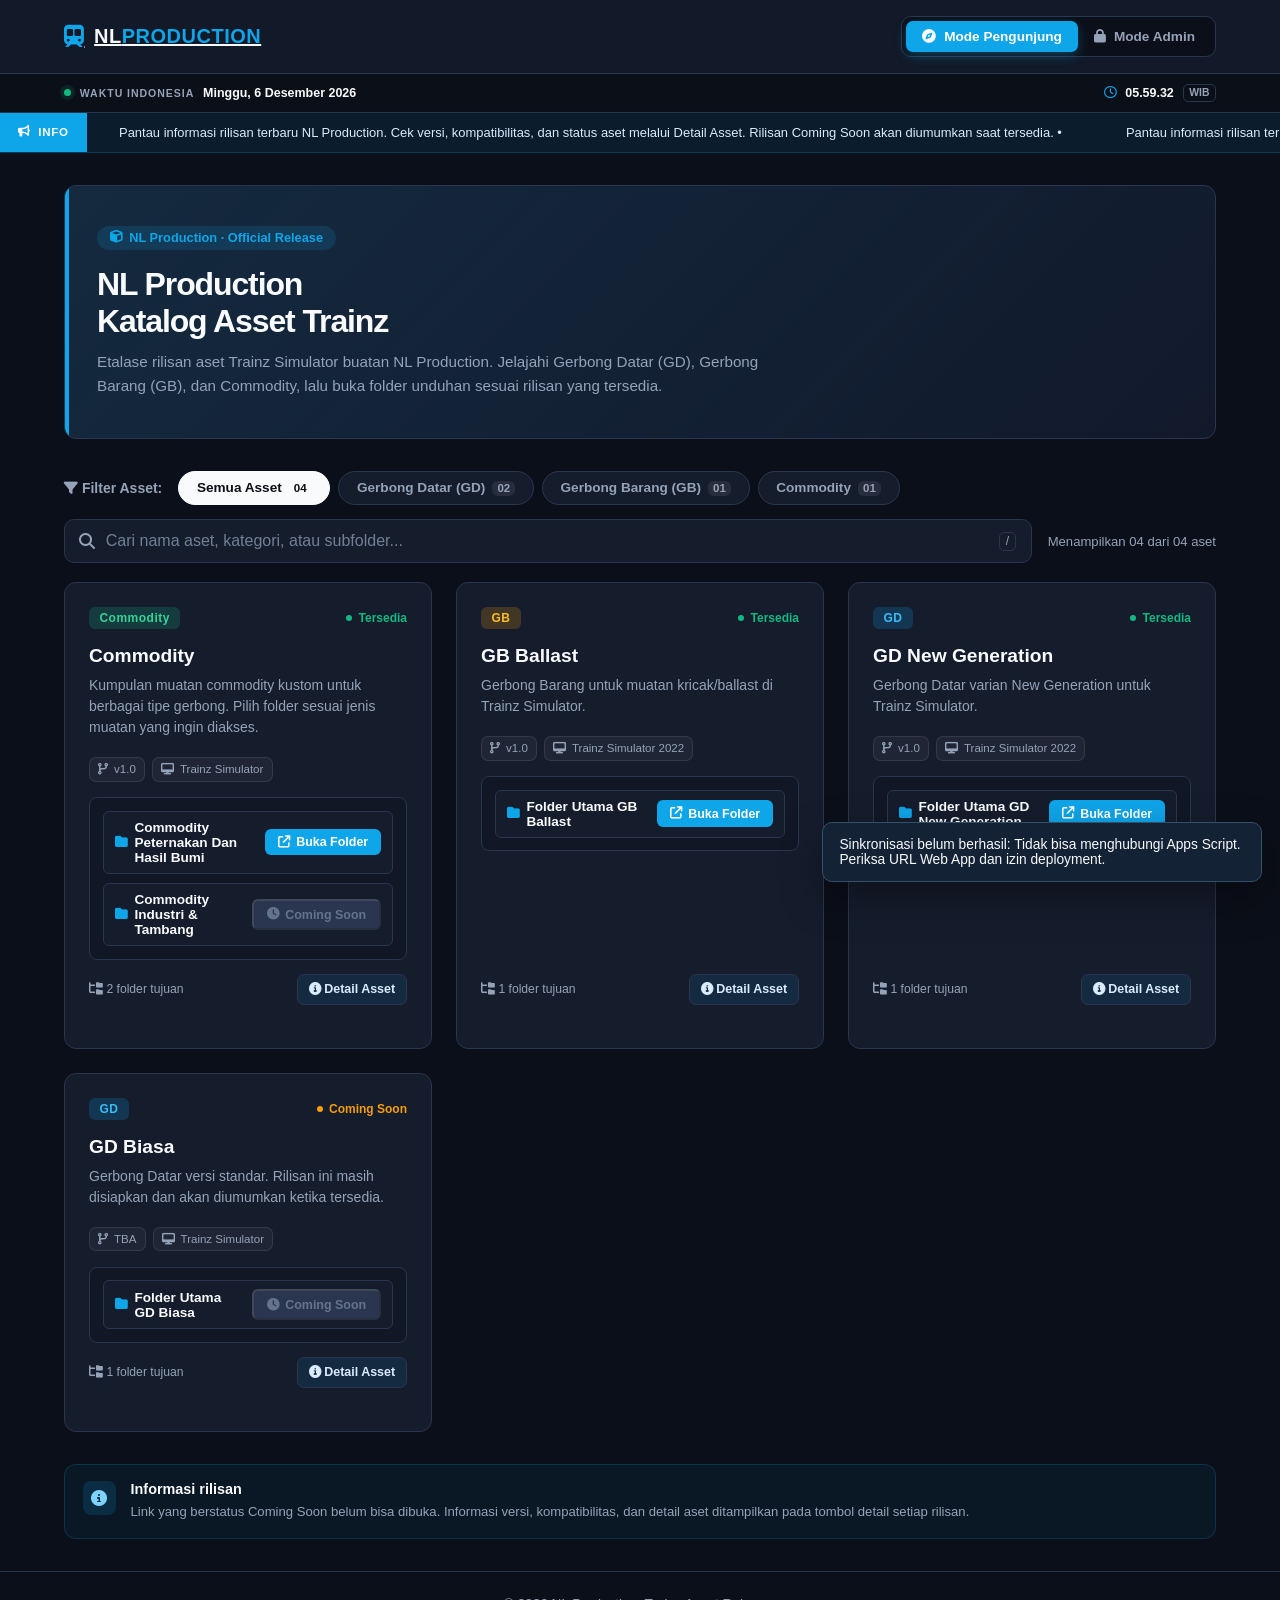
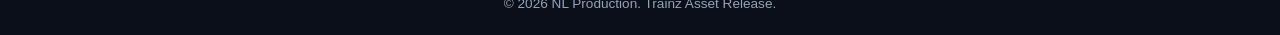
==== commit 297daa18: "Add files via upload" ====
--- a/index.html
+++ b/index.html
@@ -42,7 +42,7 @@
       <div class="maintenance-overlay" id="maintenance-overlay" hidden role="status" aria-live="polite">
         <div class="maintenance-panel">
           <div class="maintenance-icon"><i class="fa-solid fa-screwdriver-wrench" aria-hidden="true"></i></div>
-          <span class="maintenance-eyebrow">NL PRODUCTION · SYSTEM NOTICE</span>
+          <span class="maintenance-eyebrow">SYSTEM NOTICE</span>
           <h1 id="maintenance-title">Sedang Dalam Pemeliharaan</h1>
           <p id="maintenance-message">Website NL Production sedang menjalani pemeliharaan. Silakan kembali beberapa saat lagi.</p>
           <div class="maintenance-status"><span class="maintenance-status-dot"></span>Situs sementara tidak tersedia</div>
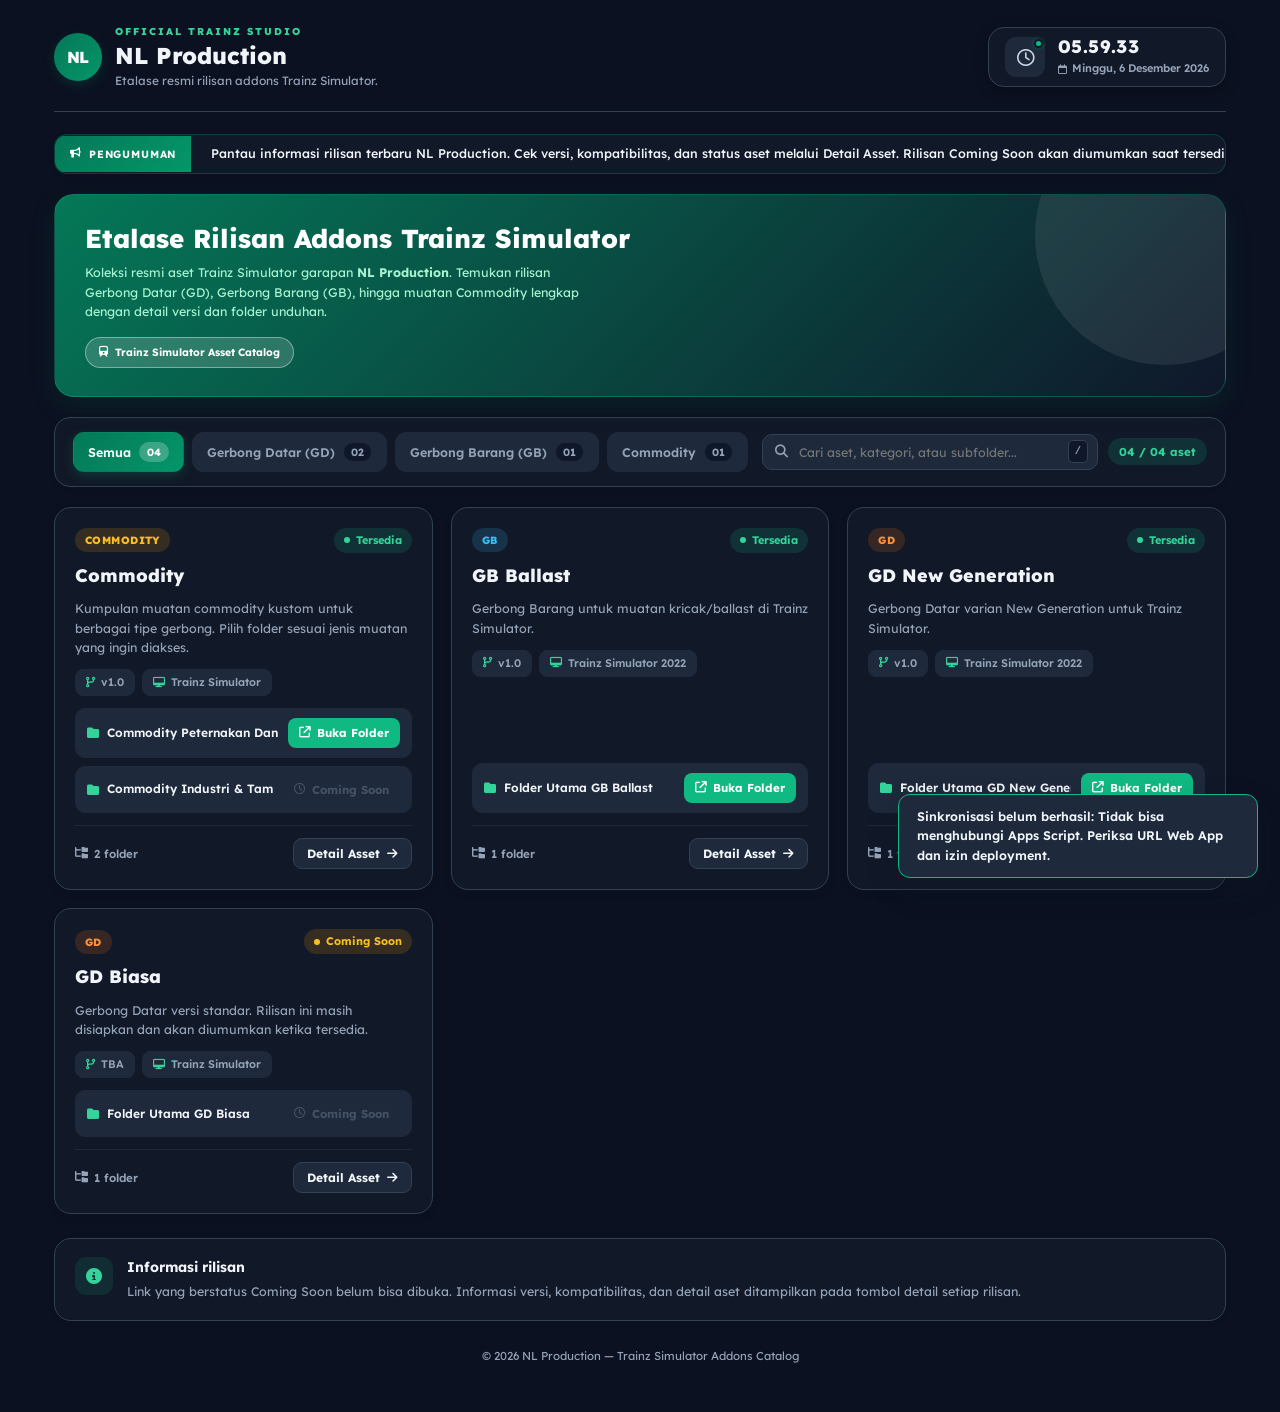
==== commit 93290944: "Add files via upload" ====
--- a/index.html
+++ b/index.html
@@ -1,223 +1,164 @@
 <!DOCTYPE html>
-<html lang="id">
+<html lang="id" data-theme="dark">
 <head>
   <meta charset="UTF-8" />
   <meta name="viewport" content="width=device-width, initial-scale=1.0" />
-  <meta name="theme-color" content="#0b0f19" />
-  <meta name="description" content="NL Production — katalog rilisan aset Trainz Simulator." />
-  <title>NL Production | Trainz Asset Release</title>
+  <meta name="theme-color" content="#0b1120" />
+  <meta name="description" content="NL Production — Katalog resmi rilisan aset Trainz Simulator." />
+  <title>NL Production — Katalog Asset Trainz</title>
   <link rel="stylesheet" href="style.css" />
   <link rel="stylesheet" href="https://cdnjs.cloudflare.com/ajax/libs/font-awesome/6.4.0/css/all.min.css" />
   <link rel="preconnect" href="https://fonts.googleapis.com" />
   <link rel="preconnect" href="https://fonts.gstatic.com" crossorigin />
-  <link href="https://fonts.googleapis.com/css2?family=Plus+Jakarta+Sans:wght@400;500;600;700;800&display=swap" rel="stylesheet" />
+  <link href="https://fonts.googleapis.com/css2?family=Lexend:wght@300;400;500;600;700;800&display=swap" rel="stylesheet" />
   <script src="script.js" defer></script>
 </head>
-<body>
-  <header class="navbar">
-    <div class="nav-container">
-      <a class="logo" href="#beranda" aria-label="NL Production beranda">
-        <i class="fa-solid fa-train-subway" aria-hidden="true"></i>
-        <span>NL<span>PRODUCTION</span></span>
-      </a>
-      <nav class="role-switcher" aria-label="Mode tampilan">
-        <button class="role-btn active" id="btn-role-user" type="button" data-role="user"><i class="fa-solid fa-compass"></i> Mode Pengunjung</button>
-        <button class="role-btn" id="btn-role-admin" type="button" data-role="admin"><i class="fa-solid fa-lock"></i> Mode Admin</button>
-      </nav>
-    </div>
-  </header>
-
-  <section class="site-meta-bar" aria-label="Waktu dan tanggal saat ini">
-    <div class="site-date-wrap"><span class="site-live-dot" aria-hidden="true"></span><span class="site-meta-label">WAKTU INDONESIA</span><time id="site-date">Senin, 26 Oktober 2026</time></div>
-    <div class="site-clock-wrap"><i class="fa-regular fa-clock" aria-hidden="true"></i><time id="site-time">00:00:00</time><span class="site-timezone">WIB</span></div>
-  </section>
-
-  <div class="announcement-ticker" id="announcement-ticker" hidden aria-label="Informasi berjalan">
-    <div class="ticker-label"><i class="fa-solid fa-bullhorn" aria-hidden="true"></i><span>INFO</span></div>
-    <div class="ticker-viewport"><div class="ticker-track" id="ticker-track"><span id="ticker-copy-a">Informasi rilisan NL Production.</span><span id="ticker-copy-b" aria-hidden="true">Informasi rilisan NL Production.</span></div></div>
-  </div>
-
-  <main class="main-wrapper">
-    <section id="user-view" class="view-section active">
+<body data-page="public">
+  <main class="main">
+    <section id="user-view" class="view-section active" aria-label="Katalog Publik">
+      <!-- Maintenance Overlay (Gaya Journal Teachers Planner Tampilan HP) -->
       <div class="maintenance-overlay" id="maintenance-overlay" hidden role="status" aria-live="polite">
-        <div class="maintenance-panel">
-          <div class="maintenance-icon"><i class="fa-solid fa-screwdriver-wrench" aria-hidden="true"></i></div>
-          <span class="maintenance-eyebrow">SYSTEM NOTICE</span>
-          <h1 id="maintenance-title">Sedang Dalam Pemeliharaan</h1>
-          <p id="maintenance-message">Website NL Production sedang menjalani pemeliharaan. Silakan kembali beberapa saat lagi.</p>
-          <div class="maintenance-status"><span class="maintenance-status-dot"></span>Situs sementara tidak tersedia</div>
+        <div class="maint-card">
+          <div class="maint-top">
+            <div class="maint-logo-wrap">NL</div>
+            <div class="maint-studio">OFFICIAL TRAINZ STUDIO</div>
+            <div class="maint-app">NL Production</div>
+            <div class="maint-tool" aria-hidden="true"><i class="fa-solid fa-screwdriver-wrench"></i></div>
+            <span class="maint-badge"><span class="maint-dot"></span> Pemeliharaan Sistem</span>
+          </div>
+          <div class="maint-body">
+            <h1 id="maintenance-title" class="maint-title">Sedang Dalam Pemeliharaan</h1>
+            <p id="maintenance-message" class="maint-msg">Website NL Production sedang menjalani pemeliharaan. Silakan kembali beberapa saat lagi.</p>
+            <div class="maint-divider"></div>
+            <p class="maint-help">Kami sedang melakukan pembaruan katalog dan aset agar pengalaman akses berjalan lebih lancar.</p>
+            <div class="maint-actions">
+              <button type="button" id="maintenance-check-btn" class="maint-btn">
+                <i class="fa-solid fa-rotate"></i> Periksa Kembali
+              </button>
+              <span id="maintenance-check-status" class="maint-status">Halaman akan otomatis terbuka setelah pemeliharaan selesai.</span>
+            </div>
+          </div>
         </div>
       </div>
-      <section class="hero-card" id="beranda">
-        <div class="hero-content">
-          <span class="hero-badge"><i class="fa-solid fa-cube"></i> NL Production · Official Release</span>
-          <h1>NL Production<br />Katalog Asset Trainz</h1>
-          <p>Etalase rilisan aset Trainz Simulator buatan NL Production. Jelajahi Gerbong Datar (GD), Gerbong Barang (GB), dan Commodity, lalu buka folder unduhan sesuai rilisan yang tersedia.</p>
+      </div>
+
+      <!-- Topbar dengan Brand + Jam Digital Emerald (Tanpa Sidebar) -->
+      <header class="topbar" id="beranda">
+        <a class="brand" href="#beranda" aria-label="NL Production beranda">
+          <div class="brand-logo">NL</div>
+          <div>
+            <div class="eyebrow">OFFICIAL TRAINZ STUDIO</div>
+            <h1>NL Production</h1>
+            <p class="subtitle">Etalase resmi rilisan addons Trainz Simulator.</p>
+          </div>
+        </a>
+        <div class="topbar-right">
+          <div class="clock" aria-label="Waktu dan tanggal Indonesia">
+            <div class="clock-icon-box">
+              <i class="fa-regular fa-clock" aria-hidden="true"></i>
+              <span class="clock-dot" aria-hidden="true"></span>
+            </div>
+            <div class="clock-info">
+              <time class="clock-time" id="site-time">00:00:00</time>
+              <div class="clock-date"><i class="fa-regular fa-calendar" aria-hidden="true"></i> <time id="site-date">Senin, 26 Oktober 2026</time></div>
+            </div>
+          </div>
+        </div>
+      </header>
+
+      <!-- Running Text Ribbon -->
+      <div class="announcement-ticker" id="announcement-ticker" hidden aria-label="Informasi berjalan">
+        <div class="ticker-tag">
+          <i class="fa-solid fa-bullhorn" aria-hidden="true"></i>
+          <span>PENGUMUMAN</span>
+        </div>
+        <div class="ticker-viewport">
+          <div class="ticker-track" id="ticker-track">
+            <span id="ticker-copy-a">Informasi rilisan NL Production.</span>
+            <span id="ticker-copy-b" aria-hidden="true">Informasi rilisan NL Production.</span>
+          </div>
+        </div>
+      </div>
+
+      <!-- Hero Banner Emerald -->
+      <section class="hero">
+        <h2>Etalase Rilisan Addons Trainz Simulator</h2>
+        <p>
+          Koleksi resmi aset Trainz Simulator garapan <strong>NL Production</strong>. Temukan rilisan
+          Gerbong Datar (GD), Gerbong Barang (GB), hingga muatan Commodity lengkap dengan detail versi dan folder unduhan.
+        </p>
+        <span class="hero-badge"><i class="fa-solid fa-train" aria-hidden="true"></i> Trainz Simulator Asset Catalog</span>
+      </section>
+
+      <!-- Filter Kategori + Search Bar -->
+      <section class="catalog-bar" aria-label="Filter dan pencarian katalog">
+        <div class="category-tabs" role="group" aria-label="Kategori aset">
+          <button class="tab-btn active" type="button" data-filter="all">
+            <span>Semua</span>
+            <span class="tab-count" id="count-all">00</span>
+          </button>
+          <button class="tab-btn" type="button" data-filter="GD">
+            <span>Gerbong Datar (GD)</span>
+            <span class="tab-count" id="count-gd">00</span>
+          </button>
+          <button class="tab-btn" type="button" data-filter="GB">
+            <span>Gerbong Barang (GB)</span>
+            <span class="tab-count" id="count-gb">00</span>
+          </button>
+          <button class="tab-btn" type="button" data-filter="Commodity">
+            <span>Commodity</span>
+            <span class="tab-count" id="count-commodity">00</span>
+          </button>
+        </div>
+
+        <div class="catalog-search-wrap">
+          <label class="search-field" for="catalog-search">
+            <i class="fa-solid fa-magnifying-glass" aria-hidden="true"></i>
+            <input id="catalog-search" type="search" placeholder="Cari aset, kategori, atau subfolder..." autocomplete="off" />
+            <kbd>/</kbd>
+          </label>
+          <span class="result-counter" id="catalog-count">00 aset</span>
         </div>
       </section>
 
-      <section class="catalog-controls" aria-label="Filter dan pencarian katalog">
-        <div class="filter-bar">
-          <span class="filter-title"><i class="fa-solid fa-filter"></i> Filter Asset:</span>
-          <div class="filter-pills" role="group" aria-label="Kategori aset">
-            <button class="pill-btn active" type="button" data-filter="all">Semua Asset <span class="filter-count" id="count-all">00</span></button>
-            <button class="pill-btn" type="button" data-filter="GD">Gerbong Datar (GD) <span class="filter-count" id="count-gd">00</span></button>
-            <button class="pill-btn" type="button" data-filter="GB">Gerbong Barang (GB) <span class="filter-count" id="count-gb">00</span></button>
-            <button class="pill-btn" type="button" data-filter="Commodity">Commodity <span class="filter-count" id="count-commodity">00</span></button>
-          </div>
-        </div>
-        <div class="search-row">
-          <label class="search-box" for="catalog-search">
-            <i class="fa-solid fa-magnifying-glass" aria-hidden="true"></i>
-            <input id="catalog-search" type="search" placeholder="Cari nama aset, kategori, atau subfolder..." autocomplete="off" />
-            <kbd>/</kbd>
-          </label>
-          <span class="catalog-count" id="catalog-count">Menampilkan 00 aset</span>
+      <!-- Asset Cards Grid -->
+      <div class="asset-grid" id="asset-grid" aria-live="polite"></div>
+
+      <div class="empty-state" id="empty-assets" hidden>
+        <div class="empty-state-icon"><i class="fa-regular fa-folder-open" aria-hidden="true"></i></div>
+        <h3>Aset tidak ditemukan</h3>
+        <p>Tidak ada rilisan yang cocok dengan kata kunci atau kategori yang dipilih.</p>
+        <button type="button" class="btn-outline" id="reset-catalog">
+          <i class="fa-solid fa-rotate-left"></i> Reset Pencarian
+        </button>
+      </div>
+
+      <!-- Release Information Notice -->
+      <section class="release-notice" id="public-note">
+        <div class="notice-icon"><i class="fa-solid fa-circle-info" aria-hidden="true"></i></div>
+        <div class="notice-content">
+          <strong id="release-info-title">Informasi rilisan</strong>
+          <p id="release-info-text">Link yang berstatus Coming Soon belum bisa dibuka. Informasi versi, kompatibilitas, dan detail aset ditampilkan pada tombol detail setiap rilisan.</p>
         </div>
       </section>
 
-      <div class="asset-grid" id="asset-grid" aria-live="polite"></div>
-      <div class="empty-state" id="empty-assets" hidden>
-        <i class="fa-solid fa-folder-open" aria-hidden="true"></i>
-        <h3>Aset tidak ditemukan</h3>
-        <p>Coba kata kunci lain atau reset pencarian dan filter kategori.</p>
-        <button type="button" class="btn-secondary" id="reset-catalog">Reset pencarian</button>
-      </div>
-
-      <section class="public-note" id="public-note">
-        <div class="public-note-icon"><i class="fa-solid fa-circle-info"></i></div>
-        <div><strong id="release-info-title">Informasi rilisan</strong><p id="release-info-text">Link yang berstatus Coming Soon belum bisa dibuka. Informasi versi, kompatibilitas, dan detail aset ditampilkan pada tombol detail setiap rilisan.</p></div>
-      </section>
-    </section>
-
-    <section id="admin-view" class="view-section" aria-label="Panel admin">
-      <div class="admin-top-bar">
-        <div>
-          <span class="hero-badge admin-badge"><i class="fa-solid fa-sliders"></i> Admin Workspace</span>
-          <h2>Panel Pengelola Asset</h2>
-          <p>Kelola informasi rilisan, status publikasi, tautan Drive, dan subfolder commodity.</p>
-        </div>
-        <div class="admin-actions-bar">
-          <button class="btn-primary" id="add-asset-btn" type="button"><i class="fa-solid fa-plus"></i> Tambah Asset Baru</button>
-          <button class="btn-danger-outline" id="logout-btn" type="button"><i class="fa-solid fa-right-from-bracket"></i> Keluar Admin</button>
-        </div>
-      </div>
-
-      <section class="admin-settings-panel" aria-labelledby="site-settings-title">
-        <div class="admin-settings-heading">
-          <div><span class="settings-eyebrow"><i class="fa-solid fa-sliders"></i> PENGATURAN WEBSITE</span><h3 id="site-settings-title">Pengaturan Tampilan Publik</h3><p>Atur informasi rilisan, running text, dan halaman maintenance untuk semua pengunjung.</p></div>
-          <span class="settings-saved-note"><i class="fa-solid fa-cloud"></i> Tersimpan online</span>
-        </div>
-        <form id="site-settings-form">
-          <div class="site-settings-grid">
-            <section class="setting-card">
-              <div class="setting-card-heading"><span class="setting-icon"><i class="fa-solid fa-circle-info"></i></span><div><h4>Informasi Rilisan</h4><p>Teks pada bagian bawah katalog publik.</p></div></div>
-              <div class="form-group"><label for="release-info-title-input">Judul informasi</label><input id="release-info-title-input" type="text" maxlength="80" required /></div>
-              <div class="form-group"><label for="release-info-text-input">Isi informasi</label><textarea id="release-info-text-input" rows="4" maxlength="1000" required></textarea></div>
-            </section>
-            <section class="setting-card">
-              <div class="setting-card-heading"><span class="setting-icon"><i class="fa-solid fa-bullhorn"></i></span><div><h4>Running Text</h4><p>Pengumuman berjalan di bagian atas website.</p></div></div>
-              <label class="setting-toggle" for="ticker-enabled"><input id="ticker-enabled" type="checkbox" /><span><strong>Aktifkan running text</strong><small>Matikan jika tidak ingin menampilkan pengumuman berjalan.</small></span></label>
-              <div class="form-group"><label for="ticker-text-input">Isi running text</label><textarea id="ticker-text-input" rows="4" maxlength="500" placeholder="Contoh: Asset baru segera hadir di NL Production."></textarea></div>
-            </section>
-            <section class="setting-card setting-card-maintenance">
-              <div class="setting-card-heading"><span class="setting-icon maintenance-setting-icon"><i class="fa-solid fa-screwdriver-wrench"></i></span><div><h4>Mode Maintenance</h4><p>Menampilkan halaman pemeliharaan kepada pengunjung.</p></div></div>
-              <label class="setting-toggle" for="maintenance-enabled"><input id="maintenance-enabled" type="checkbox" /><span><strong>Aktifkan mode maintenance</strong><small>Admin tetap bisa masuk untuk mengubah pengaturan.</small></span></label>
-              <div class="form-group"><label for="maintenance-title-input">Judul halaman</label><input id="maintenance-title-input" type="text" maxlength="100" required /></div>
-              <div class="form-group"><label for="maintenance-message-input">Pesan maintenance</label><textarea id="maintenance-message-input" rows="3" maxlength="1000" required></textarea></div>
-            </section>
-          </div>
-          <div class="settings-form-actions"><p><i class="fa-solid fa-circle-check"></i> Perubahan diterapkan ke seluruh perangkat setelah disimpan.</p><button class="btn-primary" id="save-site-settings-btn" type="submit"><i class="fa-solid fa-floppy-disk"></i> Simpan Pengaturan</button></div>
-        </form>
-      </section>
-
-      <div class="admin-stats" aria-label="Ringkasan katalog">
-        <div class="admin-stat"><span>Total aset</span><strong id="stat-total">00</strong></div>
-        <div class="admin-stat"><span>Ditampilkan publik</span><strong id="stat-published">00</strong></div>
-        <div class="admin-stat"><span>Draft / tersembunyi</span><strong id="stat-draft">00</strong></div>
-        <div class="admin-stat"><span>Total folder tujuan</span><strong id="stat-folders">00</strong></div>
-      </div>
-
-      <div class="admin-tools">
-        <label class="search-box" for="admin-search"><i class="fa-solid fa-magnifying-glass" aria-hidden="true"></i><input id="admin-search" type="search" placeholder="Cari aset di panel admin..." autocomplete="off" /></label>
-        <label class="admin-status-filter">Status publikasi
-          <select id="admin-publish-filter"><option value="all">Semua status</option><option value="published">Publik</option><option value="draft">Draft</option></select>
-        </label>
-      </div>
-
-      <div class="table-card">
-        <div class="table-responsive">
-          <table class="custom-table">
-            <thead><tr><th>#</th><th>Kategori</th><th>Nama Asset</th><th>Folder</th><th>Ketersediaan</th><th>Publikasi</th><th style="text-align:center">Aksi</th></tr></thead>
-            <tbody id="admin-table-body"></tbody>
-          </table>
-        </div>
-        <p class="admin-empty" id="admin-empty" hidden>Tidak ada aset yang cocok dengan pencarian atau filter ini.</p>
-      </div>
-      <p class="admin-note"><i class="fa-solid fa-hard-drive"></i> Katalog disinkronkan melalui Google Apps Script dan Google Sheets. Pastikan URL Web App sudah dipasang pada Script.js.</p>
+      <footer class="page-footer">
+        © <span id="current-year">2026</span> NL Production — Trainz Simulator Addons Catalog
+      </footer>
     </section>
   </main>
 
-  <footer class="footer"><p>© <span id="current-year">2026</span> NL Production. Trainz Asset Release.</p></footer>
-
-  <!-- Login admin -->
-  <div id="login-modal" class="modal-backdrop" role="dialog" aria-modal="true" aria-labelledby="login-title" aria-hidden="true">
-    <div class="modal-box modal-sm">
-      <div class="modal-header"><h3 id="login-title"><i class="fa-solid fa-shield-halved"></i> Akses Khusus Admin</h3><button class="modal-close-btn" type="button" data-close="login-modal" aria-label="Tutup"><i class="fa-solid fa-xmark"></i></button></div>
-      <form id="login-form">
-        <div class="form-group"><label for="admin-username">Username</label><input id="admin-username" type="text" placeholder="Username admin" required autocomplete="username" /></div>
-        <div class="form-group"><label for="admin-password">Password admin</label><input id="admin-password" type="password" placeholder="Masukkan password admin" required autocomplete="current-password" /></div>
-        <p id="login-error" class="error-text" hidden>Username atau password salah.</p>
-        <div class="form-actions"><button type="button" class="btn-secondary" data-close="login-modal">Batal</button><button type="submit" class="btn-primary">Masuk Admin</button></div>
-      </form>
+  <!-- Modal Detail Rilisan -->
+  <div id="detail-modal" class="modal-backdrop" role="dialog" aria-modal="true" aria-labelledby="detail-title" aria-hidden="true">
+    <div class="modal-dialog modal-lg">
+      <div class="modal-head">
+        <h3 id="detail-title">Detail Asset</h3>
+        <button class="modal-close" type="button" data-close="detail-modal" aria-label="Tutup"><i class="fa-solid fa-xmark"></i></button>
+      </div>
+      <div id="detail-content"></div>
     </div>
   </div>
 
-  <!-- Tambah / edit aset -->
-  <div id="asset-modal" class="modal-backdrop" role="dialog" aria-modal="true" aria-labelledby="asset-modal-title" aria-hidden="true">
-    <div class="modal-box modal-lg">
-      <div class="modal-header"><h3 id="asset-modal-title">Tambah Asset Baru</h3><button class="modal-close-btn" type="button" data-close="asset-modal" aria-label="Tutup"><i class="fa-solid fa-xmark"></i></button></div>
-      <form id="asset-form">
-        <input type="hidden" id="asset-id" />
-        <div class="form-row">
-          <div class="form-group flex-1"><label for="asset-category">Kategori Asset</label><select id="asset-category" required><option value="GD">Gerbong Datar (GD)</option><option value="GB">Gerbong Barang (GB)</option><option value="Commodity">Commodity</option></select></div>
-          <div class="form-group flex-2"><label for="asset-title">Nama Asset Utama</label><input id="asset-title" type="text" required maxlength="100" placeholder="Misal: Commodity" /></div>
-        </div>
-        <div class="form-row">
-          <div class="form-group flex-1"><label for="asset-version">Versi rilisan</label><input id="asset-version" type="text" maxlength="30" placeholder="Misal: v1.0 / TBA" /></div>
-          <div class="form-group flex-1"><label for="asset-date">Tanggal rilisan</label><input id="asset-date" type="date" /></div>
-        </div>
-        <div class="form-row">
-          <div class="form-group flex-1"><label for="asset-status">Ketersediaan aset</label><select id="asset-status"><option value="Available">Tersedia</option><option value="Coming Soon">Coming Soon</option></select></div>
-          <div class="form-group flex-1"><label for="asset-publication">Status publikasi</label><select id="asset-publication"><option value="published">Tampilkan ke publik</option><option value="draft">Simpan sebagai draft</option></select></div>
-        </div>
-        <div class="form-group"><label for="asset-desc">Deskripsi singkat</label><textarea id="asset-desc" rows="3" maxlength="1200" placeholder="Rincian aset, muatan, fitur, atau catatan rilisan..."></textarea></div>
-        <div class="form-row">
-          <div class="form-group flex-1"><label for="asset-format">Format aset</label><input id="asset-format" type="text" maxlength="80" placeholder="Google Drive Folder / .CDP / .ZIP" /></div>
-          <div class="form-group flex-1"><label for="asset-compatibility">Kompatibilitas</label><input id="asset-compatibility" type="text" maxlength="100" placeholder="Trainz Simulator 2022" /></div>
-        </div>
-        <div class="form-group"><label for="asset-download">Link folder utama (opsional)</label><input id="asset-download" type="url" placeholder="https://drive.google.com/drive/folders/..." /></div>
-        <div class="subfolder-management">
-          <div class="subfolder-header"><label><i class="fa-solid fa-folder-tree"></i> Sub-folder / link tujuan tambahan</label><button type="button" class="btn-small-add" id="add-subfolder-btn"><i class="fa-solid fa-plus"></i> Tambah Sub-Folder</button></div>
-          <p class="field-hint">Isi satu baris per folder. Link boleh kosong hanya jika statusnya Coming Soon.</p>
-          <div id="subfolder-inputs-container" class="subfolder-inputs-list"></div>
-        </div>
-        <div class="form-row">
-          <div class="form-group flex-1"><label for="asset-more-info">Link video / informasi tambahan</label><input id="asset-more-info" type="url" placeholder="https://youtube.com/..." /></div>
-          <div class="form-group flex-1"><label for="asset-cover">URL gambar cover (opsional)</label><input id="asset-cover" type="url" placeholder="https://..." /></div>
-        </div>
-        <div class="form-actions"><button type="button" class="btn-secondary" data-close="asset-modal">Batal</button><button type="submit" class="btn-primary" id="save-asset-btn">Simpan Asset</button></div>
-      </form>
-    </div>
-  </div>
-
-  <!-- Detail rilisan -->
-  <div id="detail-modal" class="modal-backdrop" role="dialog" aria-modal="true" aria-labelledby="detail-title" aria-hidden="true">
-    <div class="modal-box modal-lg detail-modal-box">
-      <div class="modal-header"><h3 id="detail-title">Detail Asset</h3><button class="modal-close-btn" type="button" data-close="detail-modal" aria-label="Tutup"><i class="fa-solid fa-xmark"></i></button></div>
-      <div id="detail-content"></div>
-    </div>
-  </div>
   <div id="toast" class="toast-message" role="status" aria-live="polite" hidden></div>
 </body>
 </html>
--- a/style.css
+++ b/style.css
@@ -1,897 +1,1774 @@
-/* Custom Properties & Reset */
+/* ==========================================================================
+   NL PRODUCTION — REDESAIN TOTAL (v5: Emerald & Slate Studio, Full-Width)
+   Tanpa Sidebar Kiri & Tanpa Garis 3
+   ========================================================================== */
+
 :root {
-    --bg-main: #0b0f19;
-    --bg-card: #151c2c;
-    --bg-card-hover: #1e293b;
-    --border-color: #2a364f;
-    --accent-blue: #0ea5e9;
-    --accent-blue-hover: #0284c7;
-    --accent-green: #10b981;
-    --accent-amber: #f59e0b;
-    --accent-red: #ef4444;
-    --text-primary: #f8fafc;
-    --text-secondary: #94a3b8;
-    --radius: 12px;
-}
-
-* {
-    box-sizing: border-box;
-    margin: 0;
-    padding: 0;
-    font-family: 'Plus Jakarta Sans', -apple-system, BlinkMacSystemFont, sans-serif;
+  --bg: #0b1120;
+  --card: #111827;
+  --input: #1e293b;
+  --border: #334155;
+  --border-soft: #1e293b;
+  --text: #f1f5f9;
+  --sub: #94a3b8;
+  --header: #1e293b;
+  --green: #34d399;
+  --green2: #10b981;
+  --green3: rgba(16, 185, 129, 0.16);
+  --amber: #fbbf24;
+  --amber-soft: rgba(245, 158, 11, 0.16);
+  --red: #fb7185;
+  --red-soft: rgba(244, 63, 94, 0.16);
+  --sky: #38bdf8;
+  --sky-soft: rgba(56, 189, 248, 0.16);
+}
+
+*, *::before, *::after {
+  box-sizing: border-box;
+  margin: 0;
+  padding: 0;
+}
+
+html {
+  scroll-behavior: smooth;
+  color-scheme: dark;
 }
 
 body {
-    background-color: var(--bg-main);
-    color: var(--text-primary);
-    min-height: 100vh;
-    display: flex;
+  font-family: 'Lexend', system-ui, -apple-system, sans-serif;
+  background: var(--bg);
+  color: var(--text);
+  min-height: 100vh;
+  font-size: 14px;
+  line-height: 1.55;
+  -webkit-font-smoothing: antialiased;
+}
+
+body.modal-open {
+  overflow: hidden;
+}
+
+button, input, select, textarea {
+  font-family: inherit;
+  font-size: inherit;
+  color: inherit;
+}
+
+a {
+  color: inherit;
+  text-decoration: none;
+}
+
+[hidden] {
+  display: none !important;
+}
+
+/* ==========================================================================
+   FULL-WIDTH CONTAINER (TANPA SIDEBAR KIRI)
+   ========================================================================== */
+.main {
+  width: 100%;
+  max-width: 1220px;
+  margin: 0 auto;
+  padding: 24px 24px 48px;
+}
+
+/* ==========================================================================
+   TOPBAR & EMERALD CLOCK
+   ========================================================================== */
+.topbar {
+  display: flex;
+  justify-content: space-between;
+  align-items: center;
+  gap: 20px;
+  padding-bottom: 20px;
+  border-bottom: 1px solid var(--border);
+  margin-bottom: 22px;
+  flex-wrap: wrap;
+}
+
+.brand {
+  display: inline-flex;
+  align-items: center;
+  gap: 13px;
+}
+
+.brand-logo {
+  width: 48px;
+  height: 48px;
+  min-width: 48px;
+  border-radius: 50%;
+  background: linear-gradient(135deg, #047857, #059669);
+  color: #ffffff;
+  display: grid;
+  place-items: center;
+  font-weight: 800;
+  font-size: 16px;
+  letter-spacing: -0.02em;
+  box-shadow: 0 4px 12px rgba(4, 120, 87, 0.25);
+}
+
+.brand-logo-admin {
+  background: linear-gradient(135deg, #0f172a, #047857);
+}
+
+.eyebrow {
+  font-size: 10px;
+  color: var(--green);
+  font-weight: 800;
+  text-transform: uppercase;
+  letter-spacing: 2px;
+}
+
+.topbar h1 {
+  font-size: 23px;
+  font-weight: 800;
+  line-height: 1.2;
+  margin-top: 2px;
+  color: var(--text);
+}
+
+.subtitle {
+  color: var(--sub);
+  font-size: 12px;
+  margin-top: 3px;
+}
+
+.topbar-right {
+  display: flex;
+  align-items: center;
+  gap: 12px;
+  flex-wrap: wrap;
+}
+
+.header-badge {
+  display: inline-flex;
+  align-items: center;
+  gap: 7px;
+  padding: 8px 14px;
+  border-radius: 999px;
+  background: rgba(16, 185, 129, 0.14);
+  border: 1px solid rgba(16, 185, 129, 0.3);
+  font-size: 12px;
+  font-weight: 700;
+  color: var(--green);
+}
+
+.clock {
+  background: var(--card);
+  border: 1px solid var(--border);
+  border-radius: 16px;
+  padding: 9px 16px;
+  display: flex;
+  align-items: center;
+  gap: 13px;
+  white-space: nowrap;
+  box-shadow: 0 4px 14px rgba(0, 0, 0, 0.25);
+}
+
+.clock-icon-box {
+  width: 40px;
+  height: 40px;
+  min-width: 40px;
+  border-radius: 11px;
+  background: var(--input);
+  color: #cbd5e1;
+  display: grid;
+  place-items: center;
+  font-size: 17px;
+  position: relative;
+}
+
+.clock-dot {
+  position: absolute;
+  top: 2px;
+  right: 2px;
+  width: 9px;
+  height: 9px;
+  border-radius: 50%;
+  background: #10b981;
+  border: 2px solid #111827;
+  box-shadow: 0 0 0 3px rgba(4, 120, 87, 0.15);
+  animation: pulseClock 1.8s infinite;
+}
+
+@keyframes pulseClock {
+  50% { box-shadow: 0 0 0 7px rgba(4, 120, 87, 0.03); }
+}
+
+.clock-info {
+  display: flex;
+  flex-direction: column;
+}
+
+.clock-time {
+  font-size: 18px;
+  font-weight: 800;
+  color: var(--text);
+  letter-spacing: 0.4px;
+  line-height: 1.15;
+  font-variant-numeric: tabular-nums;
+}
+
+.clock-date {
+  font-size: 11px;
+  color: var(--sub);
+  font-weight: 600;
+  margin-top: 2px;
+  display: flex;
+  align-items: center;
+  gap: 5px;
+}
+
+.clock-date i {
+  font-size: 10px;
+  color: var(--sub);
+}
+
+/* ==========================================================================
+   ANNOUNCEMENT TICKER
+   ========================================================================== */
+.announcement-ticker {
+  display: flex;
+  align-items: center;
+  background: var(--card);
+  border: 1px solid rgba(5, 150, 105, 0.3);
+  border-radius: 13px;
+  overflow: hidden;
+  min-height: 40px;
+  margin-bottom: 20px;
+  box-shadow: 0 2px 8px rgba(0, 0, 0, 0.04);
+}
+
+.ticker-tag {
+  flex-shrink: 0;
+  display: inline-flex;
+  align-items: center;
+  gap: 7px;
+  padding: 10px 15px;
+  background: linear-gradient(135deg, #047857, #059669);
+  color: #ffffff;
+  font-weight: 700;
+  font-size: 10.5px;
+  letter-spacing: 0.08em;
+  text-transform: uppercase;
+}
+
+.ticker-viewport {
+  flex: 1;
+  overflow: hidden;
+  white-space: nowrap;
+}
+
+.ticker-track {
+  display: inline-flex;
+  gap: 48px;
+  padding-left: 20px;
+  font-size: 12.5px;
+  font-weight: 500;
+  color: var(--text);
+  animation: tickerScroll 28s linear infinite;
+}
+
+.announcement-ticker:hover .ticker-track {
+  animation-play-state: paused;
+}
+
+@keyframes tickerScroll {
+  0% { transform: translateX(0); }
+  100% { transform: translateX(-50%); }
+}
+
+/* ==========================================================================
+   HERO & STATS
+   ========================================================================== */
+.view-section {
+  display: none;
+}
+
+.view-section.active {
+  display: block;
+  animation: fadeInView 0.25s ease;
+}
+
+@keyframes fadeInView {
+  from { opacity: 0; transform: translateY(6px); }
+  to { opacity: 1; transform: none; }
+}
+
+.hero {
+  background: linear-gradient(135deg, #047857, #0f172a);
+  border: 1px solid rgba(16, 185, 129, 0.3);
+  border-radius: 20px;
+  padding: 28px 30px;
+  position: relative;
+  overflow: hidden;
+  color: #ffffff;
+  box-shadow: 0 10px 26px rgba(4, 120, 87, 0.16);
+  margin-bottom: 20px;
+}
+
+.hero::after {
+  content: "";
+  position: absolute;
+  width: 260px;
+  height: 260px;
+  border-radius: 50%;
+  background: rgba(255, 255, 255, 0.08);
+  right: -70px;
+  top: -90px;
+  pointer-events: none;
+}
+
+.hero h2 {
+  font-size: 26px;
+  font-weight: 800;
+  position: relative;
+  z-index: 1;
+  color: #ffffff;
+  line-height: 1.25;
+}
+
+.hero p {
+  color: #a7f3d0;
+  font-size: 12.5px;
+  margin-top: 8px;
+  max-width: 64ch;
+  position: relative;
+  z-index: 1;
+}
+
+.hero-badge {
+  display: inline-flex;
+  align-items: center;
+  gap: 7px;
+  margin-top: 16px;
+  padding: 6px 13px;
+  border-radius: 999px;
+  background: rgba(255, 255, 255, 0.16);
+  border: 1px solid rgba(255, 255, 255, 0.38);
+  color: #ffffff;
+  font-size: 10.5px;
+  font-weight: 700;
+  position: relative;
+  z-index: 1;
+}
+
+.stats {
+  display: grid;
+  grid-template-columns: repeat(3, 1fr);
+  gap: 15px;
+  margin-top: 18px;
+  margin-bottom: 22px;
+}
+
+.stats-4 {
+  grid-template-columns: repeat(4, 1fr);
+}
+
+.stat {
+  background: var(--card);
+  border: 1px solid var(--border);
+  border-radius: 16px;
+  padding: 18px;
+  box-shadow: 0 4px 12px rgba(0, 0, 0, 0.04);
+}
+
+.stat-icon {
+  width: 38px;
+  height: 38px;
+  border-radius: 11px;
+  background: rgba(16, 185, 129, 0.12);
+  color: var(--green);
+  display: grid;
+  place-items: center;
+  margin-bottom: 11px;
+  font-size: 15px;
+}
+
+.stat-icon-amber {
+  background: var(--amber-soft);
+  color: var(--amber);
+}
+
+.stat-icon-sky {
+  background: var(--sky-soft);
+  color: var(--sky);
+}
+
+.stat-label {
+  font-size: 10px;
+  text-transform: uppercase;
+  letter-spacing: 1px;
+  color: var(--sub);
+  font-weight: 700;
+}
+
+.stat-value {
+  font-size: 24px;
+  font-weight: 800;
+  margin-top: 4px;
+  color: var(--text);
+  font-variant-numeric: tabular-nums;
+}
+
+/* ==========================================================================
+   CATEGORY TABS & SEARCH BAR
+   ========================================================================== */
+.catalog-bar {
+  background: var(--card);
+  border: 1px solid var(--border);
+  border-radius: 16px;
+  padding: 14px 18px;
+  display: flex;
+  flex-wrap: wrap;
+  align-items: center;
+  justify-content: space-between;
+  gap: 14px;
+  margin-bottom: 20px;
+  box-shadow: 0 2px 8px rgba(0, 0, 0, 0.03);
+}
+
+.category-tabs {
+  display: flex;
+  flex-wrap: wrap;
+  gap: 8px;
+}
+
+.tab-btn {
+  display: inline-flex;
+  align-items: center;
+  gap: 8px;
+  padding: 9px 14px;
+  border-radius: 11px;
+  border: 1px solid var(--border-soft);
+  background: var(--input);
+  color: var(--sub);
+  font-size: 12.5px;
+  font-weight: 600;
+  cursor: pointer;
+  transition: 0.2s ease;
+}
+
+.tab-btn:hover {
+  background: rgba(16, 185, 129, 0.08);
+  color: var(--text);
+  border-color: rgba(5, 150, 105, 0.3);
+}
+
+.tab-btn.active {
+  background: linear-gradient(135deg, #047857, #059669);
+  color: #ffffff;
+  border-color: transparent;
+  box-shadow: 0 4px 12px rgba(5, 150, 105, 0.25);
+}
+
+.tab-count {
+  font-size: 10.5px;
+  font-weight: 700;
+  padding: 2px 7px;
+  border-radius: 999px;
+  background: #0f172a;
+  color: var(--sub);
+  border: 1px solid var(--border-soft);
+}
+
+.tab-btn.active .tab-count {
+  background: rgba(255, 255, 255, 0.22);
+  color: #ffffff;
+  border-color: transparent;
+}
+
+.catalog-search-wrap {
+  display: flex;
+  align-items: center;
+  gap: 10px;
+  flex: 1;
+  justify-content: flex-end;
+  min-width: 240px;
+}
+
+.search-field {
+  position: relative;
+  display: flex;
+  align-items: center;
+  flex: 1;
+  max-width: 340px;
+}
+
+.search-field i {
+  position: absolute;
+  left: 13px;
+  color: var(--sub);
+  font-size: 13px;
+  pointer-events: none;
+}
+
+.search-field input {
+  width: 100%;
+  padding: 9px 36px 9px 36px;
+  border-radius: 10px;
+  border: 1px solid var(--border);
+  background: var(--input);
+  color: var(--text);
+  font-size: 12.5px;
+  outline: none;
+  transition: 0.2s;
+}
+
+.search-field input:focus {
+  border-color: var(--green2);
+  background: #0f172a;
+  box-shadow: 0 0 0 3px rgba(16, 185, 129, 0.18);
+}
+
+.search-field kbd {
+  position: absolute;
+  right: 10px;
+  padding: 2px 6px;
+  border-radius: 5px;
+  border: 1px solid var(--border);
+  background: #0f172a;
+  color: var(--sub);
+  font-size: 10.5px;
+  font-weight: 700;
+}
+
+.result-counter {
+  font-size: 11.5px;
+  font-weight: 700;
+  color: var(--green);
+  background: var(--green3);
+  padding: 5px 11px;
+  border-radius: 999px;
+  white-space: nowrap;
+}
+
+/* ==========================================================================
+   ASSET CARDS GRID
+   ========================================================================== */
+.asset-grid {
+  display: grid;
+  grid-template-columns: repeat(auto-fill, minmax(340px, 1fr));
+  gap: 18px;
+}
+
+.asset-card {
+  background: var(--card);
+  border: 1px solid var(--border);
+  border-radius: 17px;
+  overflow: hidden;
+  display: flex;
+  flex-direction: column;
+  box-shadow: 0 4px 12px rgba(0, 0, 0, 0.04);
+  transition: 0.2s ease;
+}
+
+.asset-card:hover {
+  border-color: var(--green2);
+  transform: translateY(-2px);
+  box-shadow: 0 10px 22px rgba(4, 120, 87, 0.1);
+}
+
+.asset-cover {
+  aspect-ratio: 16 / 9;
+  background: var(--input);
+  border-bottom: 1px solid var(--border-soft);
+  overflow: hidden;
+}
+
+.asset-cover img {
+  width: 100%;
+  height: 100%;
+  object-fit: cover;
+  display: block;
+}
+
+.card-body {
+  padding: 20px;
+  display: flex;
+  flex-direction: column;
+  gap: 12px;
+  flex: 1;
+}
+
+.card-head-row {
+  display: flex;
+  align-items: center;
+  justify-content: space-between;
+  gap: 10px;
+}
+
+.cat-tag {
+  display: inline-flex;
+  align-items: center;
+  padding: 4px 10px;
+  border-radius: 999px;
+  font-size: 10.5px;
+  font-weight: 800;
+  letter-spacing: 0.04em;
+  text-transform: uppercase;
+}
+
+.cat-gd {
+  background: rgba(249, 115, 22, 0.16);
+  color: #fb923c;
+}
+
+.cat-gb {
+  background: var(--sky-soft);
+  color: #38bdf8;
+}
+
+.cat-commodity {
+  background: var(--amber-soft);
+  color: #fbbf24;
+}
+
+.status-pill {
+  display: inline-flex;
+  align-items: center;
+  gap: 6px;
+  padding: 4px 10px;
+  border-radius: 999px;
+  font-size: 11px;
+  font-weight: 700;
+}
+
+.status-pill.ready {
+  background: var(--green3);
+  color: var(--green);
+}
+
+.status-pill.soon {
+  background: var(--amber-soft);
+  color: var(--amber);
+}
+
+.status-dot {
+  width: 6px;
+  height: 6px;
+  border-radius: 50%;
+  background: currentColor;
+}
+
+.card-title {
+  font-size: 18px;
+  font-weight: 800;
+  color: var(--text);
+  line-height: 1.25;
+}
+
+.card-desc {
+  font-size: 12.5px;
+  color: var(--sub);
+  line-height: 1.55;
+  display: -webkit-box;
+  -webkit-line-clamp: 3;
+  -webkit-box-orient: vertical;
+  overflow: hidden;
+}
+
+.meta-chips {
+  display: flex;
+  flex-wrap: wrap;
+  gap: 7px;
+}
+
+.meta-chip {
+  display: inline-flex;
+  align-items: center;
+  gap: 6px;
+  padding: 4px 10px;
+  border-radius: 8px;
+  background: var(--input);
+  border: 1px solid var(--border-soft);
+  font-size: 11px;
+  font-weight: 600;
+  color: var(--sub);
+}
+
+.meta-chip i {
+  color: var(--green);
+  font-size: 10.5px;
+}
+
+/* Folder Links */
+.folder-list {
+  display: flex;
+  flex-direction: column;
+  gap: 8px;
+  margin-top: auto;
+}
+
+.folder-row {
+  display: flex;
+  align-items: center;
+  justify-content: space-between;
+  gap: 10px;
+  padding: 9px 11px;
+  border-radius: 10px;
+  background: var(--input);
+  border: 1px solid var(--border-soft);
+}
+
+.folder-name {
+  display: inline-flex;
+  align-items: center;
+  gap: 8px;
+  font-size: 12px;
+  font-weight: 600;
+  color: var(--text);
+  min-width: 0;
+  overflow: hidden;
+  text-overflow: ellipsis;
+  white-space: nowrap;
+}
+
+.folder-name i {
+  color: var(--green);
+  flex-shrink: 0;
+}
+
+.btn-folder {
+  flex-shrink: 0;
+  display: inline-flex;
+  align-items: center;
+  gap: 6px;
+  padding: 6px 11px;
+  border-radius: 8px;
+  border: 0;
+  background: var(--green2);
+  color: #ffffff;
+  font-size: 11.5px;
+  font-weight: 700;
+  cursor: pointer;
+  transition: 0.2s;
+}
+
+.btn-folder:hover:not(:disabled) {
+  background: var(--green);
+}
+
+.btn-folder.disabled,
+.btn-folder:disabled {
+  background: #1e293b;
+  color: #64748b;
+  cursor: not-allowed;
+}
+
+.no-folders {
+  padding: 10px 12px;
+  border-radius: 10px;
+  background: var(--input);
+  border: 1px dashed var(--border);
+  color: var(--sub);
+  font-size: 12px;
+}
+
+.card-foot {
+  display: flex;
+  align-items: center;
+  justify-content: space-between;
+  gap: 10px;
+  padding-top: 12px;
+  border-top: 1px solid var(--border-soft);
+}
+
+.folder-meta-count {
+  display: inline-flex;
+  align-items: center;
+  gap: 6px;
+  font-size: 11.5px;
+  font-weight: 600;
+  color: var(--sub);
+}
+
+.btn-detail {
+  display: inline-flex;
+  align-items: center;
+  gap: 7px;
+  padding: 7px 13px;
+  border-radius: 9px;
+  border: 1px solid var(--border);
+  background: var(--input);
+  color: var(--text);
+  font-size: 12px;
+  font-weight: 700;
+  cursor: pointer;
+  transition: 0.2s;
+}
+
+.btn-detail:hover {
+  background: var(--green2);
+  border-color: var(--green2);
+  color: #ffffff;
+}
+
+/* Empty & Release Notice */
+.empty-state {
+  text-align: center;
+  padding: 48px 24px;
+  border-radius: 17px;
+  background: var(--card);
+  border: 1px dashed var(--border);
+}
+
+.empty-state-icon {
+  width: 54px;
+  height: 54px;
+  margin: 0 auto 12px;
+  border-radius: 14px;
+  display: grid;
+  place-items: center;
+  background: var(--green3);
+  color: var(--green);
+  font-size: 22px;
+}
+
+.empty-state h3 {
+  margin-bottom: 6px;
+  font-size: 17px;
+}
+
+.empty-state p {
+  margin-bottom: 16px;
+  color: var(--sub);
+  font-size: 13px;
+}
+
+.release-notice {
+  display: flex;
+  align-items: flex-start;
+  gap: 14px;
+  margin-top: 24px;
+  padding: 18px 20px;
+  border-radius: 17px;
+  background: var(--card);
+  border: 1px solid var(--border);
+  box-shadow: 0 2px 8px rgba(0, 0, 0, 0.03);
+}
+
+.notice-icon {
+  width: 38px;
+  height: 38px;
+  flex-shrink: 0;
+  border-radius: 11px;
+  display: grid;
+  place-items: center;
+  background: rgba(16, 185, 129, 0.12);
+  color: var(--green);
+  font-size: 16px;
+}
+
+.notice-content strong {
+  display: block;
+  font-size: 14px;
+  color: var(--text);
+  margin-bottom: 3px;
+}
+
+.notice-content p {
+  font-size: 12.5px;
+  color: var(--sub);
+}
+
+/* ==========================================================================
+   BUTTONS & FORMS
+   ========================================================================== */
+.btn-primary,
+.btn-outline,
+.btn-danger-outline {
+  display: inline-flex;
+  align-items: center;
+  justify-content: center;
+  gap: 8px;
+  padding: 10px 16px;
+  border-radius: 10px;
+  font-size: 12.5px;
+  font-weight: 700;
+  cursor: pointer;
+  border: 1px solid transparent;
+  transition: 0.2s;
+}
+
+.btn-primary {
+  background: linear-gradient(135deg, #047857, #059669);
+  color: #ffffff;
+  box-shadow: 0 4px 12px rgba(5, 150, 105, 0.24);
+}
+
+.btn-primary:hover:not(:disabled) {
+  filter: brightness(1.06);
+  transform: translateY(-1px);
+}
+
+.btn-outline {
+  background: var(--input);
+  border-color: var(--border);
+  color: var(--text);
+}
+
+.btn-outline:hover:not(:disabled) {
+  border-color: var(--green2);
+  color: var(--green);
+  background: #1e293b;
+}
+
+.btn-danger-outline {
+  background: var(--red-soft);
+  border-color: #fecdd3;
+  color: var(--red);
+}
+
+.btn-danger-outline:hover:not(:disabled) {
+  background: var(--red);
+  color: #ffffff;
+}
+
+.btn-sm {
+  padding: 7px 12px;
+  font-size: 11.5px;
+}
+
+.btn-block {
+  width: 100%;
+}
+
+button:disabled {
+  opacity: 0.55;
+  cursor: not-allowed;
+}
+
+.form-group {
+  display: flex;
+  flex-direction: column;
+  gap: 6px;
+  margin-bottom: 14px;
+}
+
+.form-group label {
+  font-size: 11px;
+  font-weight: 700;
+  text-transform: uppercase;
+  letter-spacing: 0.5px;
+  color: var(--sub);
+}
+
+.form-group input,
+.form-group select,
+.form-group textarea,
+.subfolder-input-row input,
+.subfolder-input-row select,
+.select-inline select {
+  width: 100%;
+  padding: 10px 12px;
+  border-radius: 10px;
+  border: 1px solid var(--border);
+  background: var(--input);
+  color: var(--text);
+  font-size: 12.5px;
+  outline: none;
+  transition: 0.2s;
+}
+
+.form-group input:focus,
+.form-group select:focus,
+.form-group textarea:focus,
+.subfolder-input-row input:focus,
+.subfolder-input-row select:focus,
+.select-inline select:focus {
+  border-color: var(--green2);
+  background: #0f172a;
+  box-shadow: 0 0 0 3px rgba(16, 185, 129, 0.18);
+}
+
+.form-row {
+  display: flex;
+  gap: 14px;
+  flex-wrap: wrap;
+}
+
+.flex-1 { flex: 1 1 200px; }
+.flex-2 { flex: 2 1 300px; }
+
+/* ==========================================================================
+   MODALS & MAINTENANCE
+   ========================================================================== */
+.modal-backdrop {
+  position: fixed;
+  inset: 0;
+  z-index: 80;
+  display: none;
+  align-items: center;
+  justify-content: center;
+  padding: 20px;
+  background: rgba(15, 23, 42, 0.55);
+  backdrop-filter: blur(6px);
+}
+
+.modal-backdrop.is-open {
+  display: flex;
+  animation: fadeInView 0.2s ease;
+}
+
+.modal-dialog {
+  width: 100%;
+  max-width: 560px;
+  max-height: 90vh;
+  overflow-y: auto;
+  border-radius: 20px;
+  background: var(--card);
+  border: 1px solid var(--border);
+  box-shadow: 0 24px 48px rgba(15, 23, 42, 0.22);
+  padding: 24px;
+}
+
+.modal-lg {
+  max-width: 720px;
+}
+
+.modal-head {
+  display: flex;
+  align-items: center;
+  justify-content: space-between;
+  gap: 12px;
+  padding-bottom: 14px;
+  margin-bottom: 18px;
+  border-bottom: 1px solid var(--border-soft);
+}
+
+.modal-head h3 {
+  font-size: 18px;
+  font-weight: 800;
+  color: var(--text);
+}
+
+.modal-close {
+  width: 34px;
+  height: 34px;
+  border-radius: 9px;
+  border: 1px solid var(--border);
+  background: var(--input);
+  color: var(--sub);
+  display: grid;
+  place-items: center;
+  cursor: pointer;
+}
+
+.modal-close:hover {
+  background: var(--red-soft);
+  color: var(--red);
+  border-color: #fecdd3;
+}
+
+.detail-cover {
+  border-radius: 12px;
+  overflow: hidden;
+  border: 1px solid var(--border-soft);
+  margin-bottom: 16px;
+}
+
+.detail-cover img {
+  width: 100%;
+  max-height: 300px;
+  object-fit: cover;
+  display: block;
+}
+
+.detail-meta-grid {
+  display: grid;
+  grid-template-columns: repeat(auto-fit, minmax(150px, 1fr));
+  gap: 10px;
+  margin-bottom: 16px;
+}
+
+.detail-meta-item {
+  padding: 10px 12px;
+  border-radius: 10px;
+  background: var(--input);
+  border: 1px solid var(--border-soft);
+}
+
+.detail-meta-item span {
+  display: block;
+  font-size: 10.5px;
+  color: var(--sub);
+  margin-bottom: 2px;
+}
+
+.detail-meta-item strong {
+  font-size: 12.5px;
+  color: var(--text);
+}
+
+.detail-block {
+  margin-bottom: 16px;
+}
+
+.detail-block h4 {
+  font-size: 11px;
+  text-transform: uppercase;
+  letter-spacing: 0.7px;
+  color: var(--green);
+  margin-bottom: 8px;
+}
+
+.detail-block p {
+  font-size: 13px;
+  color: var(--sub);
+}
+
+.modal-actions {
+  display: flex;
+  justify-content: flex-end;
+  gap: 10px;
+  padding-top: 14px;
+  border-top: 1px solid var(--border-soft);
+}
+
+.maintenance-overlay {
+  position: fixed;
+  inset: 0;
+  z-index: 9999;
+  background-color: #0f172a;
+  background-image:
+    url("data:image/svg+xml,%3Csvg xmlns='http://www.w3.org/2000/svg' width='64' height='64' viewBox='0 0 64 64'%3E%3Cg fill='none' stroke='rgba(148,163,184,0.09)' stroke-width='1'%3E%3Cpath d='M32 0 L64 32 L32 64 L0 32 Z'/%3E%3Crect x='13.25' y='13.25' width='37.5' height='37.5'/%3E%3Cpath d='M0 0 L13.25 13.25 M64 0 L50.75 13.25 M64 64 L50.75 50.75 M0 64 L13.25 50.75'/%3E%3C/g%3E%3C/svg%3E"),
+    radial-gradient(circle at 50% 42%, rgba(245, 158, 11, 0.12) 0%, rgba(16, 185, 129, 0.08) 38%, transparent 68%),
+    linear-gradient(135deg, #0f172a 0%, #1e293b 100%);
+  background-size: 64px 64px, 100% 100%, 100% 100%;
+  display: flex;
+  align-items: center;
+  justify-content: center;
+  padding: 20px;
+  color: #ffffff;
+  overflow-y: auto;
+}
+
+.maint-card {
+  width: min(460px, 100%);
+  padding: 30px 24px;
+  display: flex;
+  flex-direction: column;
+  gap: 22px;
+  background: rgba(15, 23, 42, 0.84);
+  backdrop-filter: blur(18px);
+  -webkit-backdrop-filter: blur(18px);
+  border: 1px solid rgba(255, 255, 255, 0.14);
+  border-radius: 24px;
+  box-shadow: 0 28px 80px rgba(0, 0, 0, 0.48);
+  text-align: center;
+}
+
+.maint-top {
+  display: flex;
+  flex-direction: column;
+  align-items: center;
+  padding-bottom: 22px;
+  border-bottom: 1px solid rgba(255, 255, 255, 0.1);
+}
+
+.maint-logo-wrap {
+  width: 72px;
+  height: 72px;
+  border-radius: 50%;
+  background: linear-gradient(135deg, #059669, #047857);
+  color: #ffffff;
+  display: grid;
+  place-items: center;
+  font-size: 24px;
+  font-weight: 800;
+  margin-bottom: 12px;
+  box-shadow: 0 10px 26px rgba(0, 0, 0, 0.3);
+}
+
+.maint-studio {
+  font-size: 11px;
+  font-weight: 800;
+  letter-spacing: 1px;
+  text-transform: uppercase;
+  color: #6ee7b7;
+  margin-bottom: 3px;
+}
+
+.maint-app {
+  font-size: 14px;
+  font-weight: 700;
+  color: #ffffff;
+  margin-bottom: 18px;
+}
+
+.maint-tool {
+  display: grid;
+  place-items: center;
+  width: 68px;
+  height: 68px;
+  border-radius: 20px;
+  color: #ffffff;
+  font-size: 26px;
+  background: linear-gradient(135deg, #059669, #047857);
+  box-shadow: 0 14px 30px rgba(5, 150, 105, 0.3);
+  margin-bottom: 16px;
+}
+
+.maint-badge {
+  display: inline-flex;
+  align-items: center;
+  gap: 8px;
+  background: rgba(217, 119, 6, 0.18);
+  color: #fbbf24;
+  padding: 6px 14px;
+  border-radius: 999px;
+  font-size: 10.5px;
+  font-weight: 800;
+  letter-spacing: 0.06em;
+  text-transform: uppercase;
+  border: 1px solid rgba(245, 158, 11, 0.38);
+}
+
+.maint-dot {
+  width: 7px;
+  height: 7px;
+  border-radius: 50%;
+  background: #fbbf24;
+  box-shadow: 0 0 0 4px rgba(251, 191, 36, 0.18);
+  animation: maintPulse 1.8s ease-in-out infinite;
+}
+
+@keyframes maintPulse {
+  0%, 100% { opacity: 1; }
+  50% { opacity: 0.4; }
+}
+
+.maint-body {
+  display: flex;
+  flex-direction: column;
+  align-items: center;
+}
+
+.maint-title {
+  font-size: 22px;
+  font-weight: 800;
+  color: #ffffff;
+  line-height: 1.25;
+  margin-bottom: 10px;
+}
+
+.maint-msg {
+  font-size: 13px;
+  color: #cbd5e1;
+  line-height: 1.7;
+  white-space: pre-wrap;
+}
+
+.maint-divider {
+  width: 76px;
+  height: 3px;
+  margin: 18px auto 14px;
+  border-radius: 99px;
+  background: linear-gradient(90deg, #10b981, #34d399);
+}
+
+.maint-help {
+  color: #94a3b8;
+  font-size: 12px;
+  line-height: 1.65;
+  margin-bottom: 18px;
+}
+
+.maint-actions {
+  display: flex;
+  flex-direction: column;
+  align-items: center;
+  gap: 10px;
+  width: 100%;
+}
+
+.maint-btn {
+  border: 0;
+  border-radius: 12px;
+  padding: 12px 22px;
+  font-size: 12.5px;
+  font-weight: 700;
+  cursor: pointer;
+  display: inline-flex;
+  align-items: center;
+  justify-content: center;
+  gap: 9px;
+  background: linear-gradient(135deg, #047857, #059669);
+  color: #ffffff;
+  box-shadow: 0 8px 22px rgba(5, 150, 105, 0.32);
+  transition: filter 0.2s ease, transform 0.15s ease;
+}
+
+.maint-btn:hover {
+  filter: brightness(1.08);
+  transform: translateY(-1px);
+}
+
+.maint-btn:disabled {
+  opacity: 0.65;
+  cursor: wait;
+  transform: none;
+}
+
+.maint-status {
+  font-size: 11px;
+  color: #64748b;
+}
+
+.password-input-wrap {
+  position: relative;
+  display: flex;
+  align-items: center;
+}
+
+.password-input-wrap input {
+  padding-right: 42px;
+}
+
+.password-toggle-btn {
+  position: absolute;
+  right: 8px;
+  width: 30px;
+  height: 30px;
+  border: 0;
+  background: transparent;
+  color: var(--sub);
+  display: grid;
+  place-items: center;
+  border-radius: 7px;
+  cursor: pointer;
+  transition: 0.2s;
+}
+
+.password-toggle-btn:hover {
+  color: var(--text);
+  background: rgba(255, 255, 255, 0.08);
+}
+
+/* ==========================================================================
+   ADMIN PANEL (/admin)
+   ========================================================================== */
+.login-wrapper {
+  min-height: 68vh;
+  display: grid;
+  place-items: center;
+}
+
+.login-card {
+  width: 100%;
+  max-width: 440px;
+  padding: 32px;
+  border-radius: 24px;
+  background: var(--card);
+  border: 1px solid var(--border);
+  box-shadow: 0 18px 40px rgba(15, 23, 42, 0.08);
+}
+
+.login-header {
+  text-align: center;
+  margin-bottom: 22px;
+}
+
+.login-badge-icon {
+  width: 52px;
+  height: 52px;
+  margin: 0 auto 12px;
+  border-radius: 14px;
+  display: grid;
+  place-items: center;
+  background: var(--green3);
+  color: var(--green);
+  font-size: 20px;
+}
+
+.login-header h1 {
+  font-size: 22px;
+  margin: 6px 0;
+}
+
+.login-header p {
+  font-size: 12.5px;
+  color: var(--sub);
+}
+
+.login-foot {
+  margin-top: 16px;
+  text-align: center;
+}
+
+.text-link {
+  display: inline-flex;
+  align-items: center;
+  gap: 6px;
+  font-size: 12px;
+  font-weight: 600;
+  color: var(--green);
+}
+
+.error-banner {
+  margin-bottom: 14px;
+  padding: 10px 12px;
+  border-radius: 10px;
+  background: var(--red-soft);
+  color: var(--red);
+  font-size: 12px;
+  font-weight: 600;
+}
+
+.panel-surface {
+  background: var(--card);
+  border: 1px solid var(--border);
+  border-radius: 17px;
+  padding: 22px;
+  margin-bottom: 20px;
+  box-shadow: 0 4px 12px rgba(0, 0, 0, 0.04);
+}
+
+.panel-toolbar {
+  display: flex;
+  flex-wrap: wrap;
+  align-items: center;
+  justify-content: space-between;
+  gap: 12px;
+  margin-bottom: 16px;
+}
+
+.select-inline {
+  display: inline-flex;
+  align-items: center;
+  gap: 10px;
+  font-size: 12px;
+  font-weight: 600;
+  color: var(--sub);
+}
+
+.select-inline select {
+  width: auto;
+  min-width: 150px;
+}
+
+.table-wrap {
+  overflow-x: auto;
+  border: 1px solid var(--border);
+  border-radius: 13px;
+}
+
+.data-table {
+  width: 100%;
+  border-collapse: collapse;
+  min-width: 720px;
+}
+
+.data-table th {
+  text-align: left;
+  padding: 11px 12px;
+  background: var(--header);
+  font-size: 10px;
+  text-transform: uppercase;
+  letter-spacing: 0.7px;
+  color: var(--sub);
+  border-bottom: 1px solid var(--border);
+}
+
+.data-table td {
+  padding: 12px;
+  border-bottom: 1px solid var(--border-soft);
+  font-size: 12.5px;
+  vertical-align: middle;
+}
+
+.data-table tbody tr:hover td {
+  background: rgba(5, 150, 105, 0.04);
+}
+
+.col-center { text-align: center !important; }
+
+.table-sub {
+  display: block;
+  font-size: 11px;
+  color: var(--sub);
+}
+
+.row-actions {
+  display: inline-flex;
+  align-items: center;
+  gap: 6px;
+}
+
+.btn-act {
+  display: inline-flex;
+  align-items: center;
+  gap: 5px;
+  padding: 6px 10px;
+  border-radius: 8px;
+  border: 1px solid var(--border);
+  background: var(--input);
+  color: var(--text);
+  font-size: 11.5px;
+  font-weight: 600;
+  cursor: pointer;
+}
+
+.btn-act:hover {
+  border-color: var(--green2);
+  color: var(--green);
+  background: #1e293b;
+}
+
+.btn-act-del:hover {
+  border-color: var(--red);
+  color: var(--red);
+  background: var(--red-soft);
+}
+
+.table-empty {
+  text-align: center;
+  padding: 20px;
+  color: var(--sub);
+  font-size: 12.5px;
+}
+
+.settings-top {
+  display: flex;
+  flex-wrap: wrap;
+  align-items: flex-start;
+  justify-content: space-between;
+  gap: 12px;
+  margin-bottom: 18px;
+}
+
+.settings-top h3 {
+  font-size: 18px;
+  font-weight: 800;
+  margin-bottom: 3px;
+}
+
+.settings-top p {
+  font-size: 12.5px;
+  color: var(--sub);
+}
+
+.sync-badge {
+  display: inline-flex;
+  align-items: center;
+  gap: 7px;
+  padding: 6px 12px;
+  border-radius: 999px;
+  background: var(--green3);
+  color: var(--green);
+  font-size: 11.5px;
+  font-weight: 700;
+}
+
+.settings-columns {
+  display: grid;
+  grid-template-columns: repeat(auto-fit, minmax(260px, 1fr));
+  gap: 14px;
+  margin-bottom: 18px;
+}
+
+.setting-box {
+  padding: 16px;
+  border-radius: 13px;
+  background: var(--input);
+  border: 1px solid var(--border-soft);
+}
+
+.setting-box-warn {
+  border-color: rgba(245, 158, 11, 0.3);
+  background: rgba(245, 158, 11, 0.08);
+}
+
+.setting-box-head {
+  display: flex;
+  align-items: flex-start;
+  gap: 10px;
+  margin-bottom: 12px;
+}
+
+.setting-box-head i {
+  margin-top: 3px;
+  color: var(--green);
+}
+
+.setting-box-warn .setting-box-head i {
+  color: var(--amber);
+}
+
+.setting-box-head h4 {
+  font-size: 14px;
+  margin-bottom: 2px;
+}
+
+.setting-box-head p {
+  font-size: 11.5px;
+  color: var(--sub);
+}
+
+.switch-row {
+  display: flex;
+  align-items: flex-start;
+  gap: 10px;
+  padding: 10px 12px;
+  border-radius: 10px;
+  background: var(--card);
+  border: 1px solid var(--border-soft);
+  margin-bottom: 12px;
+  cursor: pointer;
+}
+
+.switch-row input[type="checkbox"] {
+  margin-top: 3px;
+  accent-color: var(--green2);
+  width: 16px;
+  height: 16px;
+}
+
+.switch-row span strong {
+  display: block;
+  font-size: 12.5px;
+}
+
+.switch-row span small {
+  font-size: 11px;
+  color: var(--sub);
+}
+
+.settings-foot {
+  display: flex;
+  flex-wrap: wrap;
+  align-items: center;
+  justify-content: space-between;
+  gap: 12px;
+  padding-top: 14px;
+  border-top: 1px solid var(--border-soft);
+}
+
+.settings-foot p {
+  font-size: 12px;
+  color: var(--sub);
+  display: inline-flex;
+  align-items: center;
+  gap: 7px;
+}
+
+.settings-foot p i {
+  color: var(--green2);
+}
+
+.admin-footnote {
+  text-align: center;
+  font-size: 11.5px;
+  color: var(--sub);
+}
+
+.subfolder-box {
+  padding: 14px;
+  border-radius: 12px;
+  background: var(--input);
+  border: 1px solid var(--border-soft);
+  margin-bottom: 14px;
+}
+
+.subfolder-head {
+  display: flex;
+  align-items: center;
+  justify-content: space-between;
+  gap: 10px;
+  margin-bottom: 6px;
+}
+
+.subfolder-head label {
+  font-size: 12px;
+  font-weight: 700;
+}
+
+.field-hint {
+  margin-bottom: 10px;
+  font-size: 11.5px;
+  color: var(--sub);
+}
+
+.subfolder-list {
+  display: flex;
+  flex-direction: column;
+  gap: 8px;
+}
+
+.subfolder-input-row {
+  display: grid;
+  grid-template-columns: 1.2fr 1.5fr 120px 38px;
+  gap: 8px;
+  align-items: center;
+}
+
+.btn-remove-sub {
+  height: 38px;
+  border-radius: 9px;
+  border: 1px solid #fecdd3;
+  background: var(--red-soft);
+  color: var(--red);
+  cursor: pointer;
+}
+
+.page-footer {
+  text-align: center;
+  font-size: 11.5px;
+  color: var(--sub);
+  padding-top: 26px;
+}
+
+.toast-message {
+  position: fixed;
+  bottom: 22px;
+  right: 22px;
+  z-index: 100;
+  max-width: 360px;
+  padding: 12px 18px;
+  border-radius: 12px;
+  background: #1e293b;
+  border: 1px solid var(--green2);
+  color: #f1f5f9;
+  font-size: 12.5px;
+  font-weight: 600;
+  box-shadow: 0 12px 28px rgba(15, 23, 42, 0.25);
+}
+
+/* ==========================================================================
+   RESPONSIVE
+   ========================================================================== */
+@media (max-width: 860px) {
+  .stats,
+  .stats-4 {
+    grid-template-columns: repeat(2, 1fr);
+  }
+}
+
+@media (max-width: 640px) {
+  .main {
+    padding: 18px 16px 36px;
+  }
+  .topbar {
     flex-direction: column;
-}
-
-/* Header & Navigation */
-.navbar {
-    background-color: rgba(21, 28, 44, 0.85);
-    backdrop-filter: blur(12px);
-    border-bottom: 1px solid var(--border-color);
-    position: sticky;
-    top: 0;
-    z-index: 100;
-}
-
-.nav-container {
-    max-width: 1200px;
-    margin: 0 auto;
-    padding: 1rem 1.5rem;
-    display: flex;
+    align-items: flex-start;
+  }
+  .stats,
+  .stats-4 {
+    grid-template-columns: 1fr;
+  }
+  .asset-grid {
+    grid-template-columns: 1fr;
+  }
+  .subfolder-input-row {
+    grid-template-columns: 1fr;
+  }
+  .catalog-search-wrap {
+    width: 100%;
     justify-content: space-between;
-    align-items: center;
-}
-
-.logo {
-    font-size: 1.25rem;
-    font-weight: 800;
-    letter-spacing: 0.5px;
-    color: var(--text-primary);
-    display: flex;
-    align-items: center;
-    gap: 0.6rem;
-}
-
-.logo i {
-    color: var(--accent-blue);
-    font-size: 1.4rem;
-}
-
-.logo span span {
-    color: var(--accent-blue);
-}
-
-.role-switcher {
-    display: flex;
-    background: var(--bg-main);
-    padding: 4px;
-    border-radius: 10px;
-    border: 1px solid var(--border-color);
-}
-
-.role-btn {
-    background: transparent;
-    border: none;
-    color: var(--text-secondary);
-    padding: 0.5rem 1rem;
-    border-radius: 7px;
-    cursor: pointer;
-    font-weight: 600;
-    font-size: 0.85rem;
-    display: flex;
-    align-items: center;
-    gap: 0.5rem;
-    transition: all 0.25s ease;
-}
-
-.role-btn.active {
-    background-color: var(--accent-blue);
-    color: #ffffff;
-    box-shadow: 0 4px 12px rgba(14, 165, 233, 0.3);
-}
-
-/* Container Wrapper */
-.main-wrapper {
-    flex: 1;
-    max-width: 1200px;
-    width: 100%;
-    margin: 0 auto;
-    padding: 2rem 1.5rem;
-}
-
-.view-section {
-    display: none;
-}
-
-.view-section.active {
-    display: block;
-    animation: fadeIn 0.3s ease;
-}
-
-@keyframes fadeIn {
-    from { opacity: 0; transform: translateY(6px); }
-    to { opacity: 1; transform: translateY(0); }
-}
-
-/* Hero Card */
-.hero-card {
-    background: linear-gradient(135deg, rgba(14, 165, 233, 0.1) 0%, rgba(15, 23, 42, 0.6) 100%), var(--bg-card);
-    border: 1px solid var(--border-color);
-    padding: 2.5rem 2rem;
-    border-radius: var(--radius);
-    margin-bottom: 2rem;
-    position: relative;
-    overflow: hidden;
-}
-
-.hero-card::before {
-    content: '';
-    position: absolute;
-    top: 0;
-    left: 0;
-    width: 4px;
-    height: 100%;
-    background: var(--accent-blue);
-}
-
-.hero-badge {
-    display: inline-flex;
-    align-items: center;
-    gap: 0.4rem;
-    background: rgba(14, 165, 233, 0.15);
-    color: var(--accent-blue);
-    padding: 0.3rem 0.8rem;
-    border-radius: 20px;
-    font-size: 0.8rem;
-    font-weight: 700;
-    margin-bottom: 1rem;
-}
-
-.hero-content h1 {
-    font-size: 2rem;
-    font-weight: 800;
-    margin-bottom: 0.6rem;
-    color: var(--text-primary);
-}
-
-.hero-content p {
-    color: var(--text-secondary);
-    font-size: 0.95rem;
-    max-width: 700px;
-    line-height: 1.6;
-}
-
-/* Filter Bar */
-.filter-bar {
-    display: flex;
-    align-items: center;
-    gap: 1rem;
-    margin-bottom: 2rem;
-    flex-wrap: wrap;
-}
-
-.filter-title {
-    color: var(--text-secondary);
-    font-size: 0.875rem;
-    font-weight: 600;
-}
-
-.filter-pills {
-    display: flex;
-    gap: 0.5rem;
-    flex-wrap: wrap;
-}
-
-.pill-btn {
-    background-color: var(--bg-card);
-    border: 1px solid var(--border-color);
-    color: var(--text-secondary);
-    padding: 0.5rem 1.1rem;
-    border-radius: 30px;
-    cursor: pointer;
-    font-size: 0.85rem;
-    font-weight: 600;
-    transition: all 0.2s ease;
-}
-
-.pill-btn:hover, .pill-btn.active {
-    background-color: var(--text-primary);
-    color: var(--bg-main);
-    border-color: var(--text-primary);
-}
-
-/* Grid & Cards */
-.asset-grid {
-    display: grid;
-    grid-template-columns: repeat(auto-fill, minmax(320px, 1fr));
-    gap: 1.5rem;
-}
-
-.asset-card {
-    background-color: var(--bg-card);
-    border: 1px solid var(--border-color);
-    border-radius: var(--radius);
-    padding: 1.5rem;
-    display: flex;
-    flex-direction: column;
-    justify-content: space-between;
-    transition: all 0.25s ease;
-}
-
-.asset-card:hover {
-    transform: translateY(-4px);
-    border-color: rgba(14, 165, 233, 0.4);
-    box-shadow: 0 12px 24px -8px rgba(0, 0, 0, 0.5);
-}
-
-.card-top {
-    margin-bottom: 1.2rem;
-}
-
-.card-meta {
-    display: flex;
-    justify-content: space-between;
-    align-items: center;
-    margin-bottom: 1rem;
-}
-
-.cat-badge {
-    padding: 0.25rem 0.65rem;
-    border-radius: 6px;
-    font-size: 0.75rem;
-    font-weight: 700;
-    letter-spacing: 0.5px;
-}
-
-.cat-gd { background: rgba(14, 165, 233, 0.2); color: #38bdf8; }
-.cat-gb { background: rgba(245, 158, 11, 0.2); color: #fbbf24; }
-.cat-commodity { background: rgba(16, 185, 129, 0.2); color: #34d399; }
-
-.status-indicator {
-    font-size: 0.75rem;
-    font-weight: 600;
-    display: flex;
-    align-items: center;
-    gap: 0.4rem;
-}
-
-.status-indicator.ready { color: var(--accent-green); }
-.status-indicator.soon { color: var(--accent-amber); }
-
-.status-dot {
-    width: 6px;
-    height: 6px;
-    border-radius: 50%;
-    background-color: currentColor;
-}
-
-.card-title {
-    font-size: 1.2rem;
-    font-weight: 700;
-    color: var(--text-primary);
-    margin-bottom: 0.5rem;
-}
-
-.card-desc {
-    color: var(--text-secondary);
-    font-size: 0.875rem;
-    line-height: 1.5;
-    margin-bottom: 1rem;
-}
-
-/* Sub-folder Items Inside User Card */
-.subfolder-wrapper {
-    display: flex;
-    flex-direction: column;
-    gap: 0.6rem;
-    background: rgba(11, 15, 25, 0.4);
-    border: 1px solid var(--border-color);
-    padding: 0.8rem;
-    border-radius: 8px;
-}
-
-.subfolder-item {
-    display: flex;
-    justify-content: space-between;
-    align-items: center;
-    padding: 0.5rem 0.7rem;
-    background-color: var(--bg-card);
-    border: 1px solid var(--border-color);
-    border-radius: 6px;
-    gap: 0.5rem;
-}
-
-.subfolder-name {
-    font-size: 0.85rem;
-    font-weight: 600;
-    color: var(--text-primary);
-    display: flex;
-    align-items: center;
-    gap: 0.4rem;
-}
-
-.subfolder-name i {
-    color: var(--accent-blue);
-    font-size: 0.8rem;
-}
-
-.btn-sub-download {
-    padding: 0.4rem 0.8rem;
-    background-color: var(--accent-blue);
-    color: #ffffff;
-    text-decoration: none;
-    border-radius: 6px;
-    font-weight: 600;
-    font-size: 0.78rem;
-    display: inline-flex;
-    align-items: center;
-    gap: 0.4rem;
-    white-space: nowrap;
-    transition: background 0.2s;
-}
-
-.btn-sub-download:hover {
-    background-color: var(--accent-blue-hover);
-}
-
-.btn-sub-download.disabled {
-    background-color: #2a364f;
-    color: #64748b;
-    cursor: not-allowed;
-}
-
-/* Admin Section Styling */
-.admin-top-bar {
-    display: flex;
-    justify-content: space-between;
-    align-items: center;
-    margin-bottom: 1.5rem;
-    flex-wrap: wrap;
-    gap: 1rem;
-}
-
-.admin-actions-bar {
-    display: flex;
-    gap: 0.6rem;
-}
-
-.admin-top-bar h2 {
-    font-size: 1.5rem;
-    font-weight: 700;
-}
-
-.admin-top-bar p {
-    color: var(--text-secondary);
-    font-size: 0.875rem;
-}
-
-.btn-primary {
-    background-color: var(--accent-blue);
-    color: #ffffff;
-    border: none;
-    padding: 0.65rem 1.3rem;
-    border-radius: 8px;
-    font-weight: 600;
-    font-size: 0.9rem;
-    cursor: pointer;
-    display: inline-flex;
-    align-items: center;
-    gap: 0.5rem;
-    transition: background 0.2s;
-}
-
-.btn-primary:hover {
-    background-color: var(--accent-blue-hover);
-}
-
-.btn-secondary {
-    background-color: #2a364f;
-    color: var(--text-primary);
-    border: none;
-    padding: 0.65rem 1.3rem;
-    border-radius: 8px;
-    font-weight: 600;
-    cursor: pointer;
-}
-
-.btn-danger-outline {
-    background: transparent;
-    color: var(--accent-red);
-    border: 1px solid var(--accent-red);
-    padding: 0.65rem 1.2rem;
-    border-radius: 8px;
-    font-weight: 600;
-    font-size: 0.9rem;
-    cursor: pointer;
-    display: inline-flex;
-    align-items: center;
-    gap: 0.5rem;
-}
-
-.btn-danger-outline:hover {
-    background: rgba(239, 68, 68, 0.1);
-}
-
-.table-card {
-    background-color: var(--bg-card);
-    border: 1px solid var(--border-color);
-    border-radius: var(--radius);
-    overflow: hidden;
-}
-
-.table-responsive {
-    overflow-x: auto;
-}
-
-.custom-table {
-    width: 100%;
-    border-collapse: collapse;
-    text-align: left;
-    font-size: 0.9rem;
-}
-
-.custom-table th, .custom-table td {
-    padding: 1rem 1.2rem;
-    border-bottom: 1px solid var(--border-color);
-}
-
-.custom-table th {
-    background-color: rgba(11, 15, 25, 0.5);
-    color: var(--text-secondary);
-    font-weight: 600;
-}
-
-.action-flex {
-    display: flex;
-    gap: 0.4rem;
-    justify-content: center;
-}
-
-.btn-icon-edit {
-    background: rgba(245, 158, 11, 0.15);
-    color: var(--accent-amber);
-    border: none;
-    padding: 0.4rem 0.7rem;
-    border-radius: 6px;
-    cursor: pointer;
-    font-weight: 600;
-    font-size: 0.8rem;
-}
-
-.btn-icon-delete {
-    background: rgba(239, 68, 68, 0.15);
-    color: var(--accent-red);
-    border: none;
-    padding: 0.4rem 0.7rem;
-    border-radius: 6px;
-    cursor: pointer;
-    font-weight: 600;
-    font-size: 0.8rem;
-}
-
-/* Modal Popup */
-.modal-backdrop {
-    display: none;
-    position: fixed;
-    top: 0;
-    left: 0;
-    width: 100%;
-    height: 100%;
-    background-color: rgba(11, 15, 25, 0.85);
-    backdrop-filter: blur(4px);
-    justify-content: center;
-    align-items: center;
-    z-index: 1000;
-    padding: 1rem;
-}
-
-.modal-box {
-    background-color: var(--bg-card);
-    border: 1px solid var(--border-color);
-    border-radius: var(--radius);
-    width: 100%;
-    max-width: 500px;
-    padding: 1.5rem;
-    box-shadow: 0 20px 25px -5px rgba(0, 0, 0, 0.5);
-    max-height: 90vh;
-    overflow-y: auto;
-}
-
-.modal-box.modal-lg {
-    max-width: 650px;
-}
-
-.modal-box.modal-sm {
-    max-width: 400px;
-}
-
-.modal-header {
-    display: flex;
-    justify-content: space-between;
-    align-items: center;
-    margin-bottom: 1.2rem;
-}
-
-.modal-close-btn {
-    background: transparent;
-    border: none;
-    color: var(--text-secondary);
-    font-size: 1.2rem;
-    cursor: pointer;
-}
-
-.form-row {
-    display: flex;
-    gap: 1rem;
-}
-
-.flex-1 { flex: 1; }
-.flex-2 { flex: 2; }
-
-.form-group {
-    margin-bottom: 1rem;
-}
-
-.form-group label {
-    display: block;
-    font-size: 0.85rem;
-    font-weight: 600;
-    color: var(--text-secondary);
-    margin-bottom: 0.4rem;
-}
-
-.form-group input, .form-group select, .form-group textarea {
-    width: 100%;
-    padding: 0.65rem 0.8rem;
-    background-color: var(--bg-main);
-    border: 1px solid var(--border-color);
-    border-radius: 8px;
-    color: var(--text-primary);
-    font-size: 0.9rem;
-}
-
-.form-group input:focus, .form-group select:focus, .form-group textarea:focus {
-    outline: none;
-    border-color: var(--accent-blue);
-}
-
-/* Sub-folder Management in Modal */
-.subfolder-management {
-    background-color: rgba(11, 15, 25, 0.5);
-    border: 1px solid var(--border-color);
-    padding: 1rem;
-    border-radius: 8px;
-    margin-bottom: 1.2rem;
-}
-
-.subfolder-header {
-    display: flex;
-    justify-content: space-between;
-    align-items: center;
-    margin-bottom: 0.8rem;
-}
-
-.subfolder-header label {
-    font-size: 0.875rem;
-    font-weight: 700;
-    color: var(--text-primary);
-}
-
-.btn-small-add {
-    background-color: rgba(14, 165, 233, 0.15);
-    color: var(--accent-blue);
-    border: 1px solid var(--accent-blue);
-    padding: 0.35rem 0.7rem;
-    border-radius: 6px;
-    font-size: 0.78rem;
-    font-weight: 600;
-    cursor: pointer;
-}
-
-.subfolder-input-row {
-    display: flex;
-    gap: 0.5rem;
-    align-items: center;
-    margin-bottom: 0.6rem;
-}
-
-.subfolder-input-row input {
-    background-color: var(--bg-main);
-    border: 1px solid var(--border-color);
-    padding: 0.5rem 0.7rem;
-    border-radius: 6px;
-    color: var(--text-primary);
-    font-size: 0.85rem;
-}
-
-.btn-remove-sub {
-    background: rgba(239, 68, 68, 0.15);
-    color: var(--accent-red);
-    border: none;
-    padding: 0.5rem 0.7rem;
-    border-radius: 6px;
-    cursor: pointer;
-}
-
-.error-text {
-    color: var(--accent-red);
-    font-size: 0.8rem;
-    margin-top: 0.4rem;
-    display: block;
-}
-
-.form-actions {
-    display: flex;
-    justify-content: flex-end;
-    gap: 0.6rem;
-    margin-top: 1.5rem;
-}
-
-/* Footer */
-.footer {
-    text-align: center;
-    padding: 1.5rem;
-    border-top: 1px solid var(--border-color);
-    color: var(--text-secondary);
-    font-size: 0.85rem;
-}
-
-/* Responsive */
-@media (max-width: 640px) {
-    .nav-container {
-        flex-direction: column;
-        gap: 1rem;
-    }
-    .role-switcher {
-        width: 100%;
-    }
-    .role-btn {
-        flex: 1;
-        justify-content: center;
-    }
-    .form-row {
-        flex-direction: column;
-        gap: 0;
-    }
-    .subfolder-input-row {
-        flex-direction: column;
-    }
-}
-
-/* NL Production refinements: stronger responsive behavior and folder labels. */
-.logo { white-space: nowrap; }
-.hero-content h1 { letter-spacing: -0.035em; }
-.asset-grid { grid-template-columns: repeat(auto-fit, minmax(min(100%, 320px), 1fr)); }
-.subfolder-name { min-width: 0; overflow-wrap: anywhere; }
-.subfolder-count { color: var(--accent-blue); font-weight: 700; white-space: nowrap; }
-.empty-assets, .empty-table, .no-subfolders { color: var(--text-secondary); padding: 1.2rem 0; }
-.empty-assets { grid-column: 1 / -1; text-align: center; }
-.empty-table { text-align: center; }
-
-@media (max-width: 900px) {
-    .main-wrapper { padding-left: 1.1rem; padding-right: 1.1rem; }
-    .custom-table th, .custom-table td { padding: 0.85rem 0.9rem; }
-    .custom-table { min-width: 760px; }
-}
-
-@media (max-width: 640px) {
-    .nav-container { padding: 0.9rem 1rem; }
-    .logo { font-size: 1.12rem; }
-    .main-wrapper { padding: 1.25rem 0.85rem; }
-    .hero-card { padding: 1.65rem 1.15rem; }
-    .hero-content h1 { font-size: clamp(1.55rem, 7vw, 2rem); line-height: 1.2; }
-    .hero-content p { font-size: 0.9rem; }
-    .filter-bar { align-items: flex-start; gap: 0.7rem; }
-    .filter-pills { width: 100%; }
-    .pill-btn { max-width: 100%; }
-    .asset-grid { grid-template-columns: minmax(0, 1fr); gap: 1rem; }
-    .asset-card { padding: 1rem; min-width: 0; }
-    .subfolder-wrapper { padding: 0.6rem; }
-    .subfolder-item { align-items: flex-start; flex-wrap: wrap; padding: 0.6rem; }
-    .subfolder-name { flex: 1 1 100%; }
-    .btn-sub-download { max-width: 100%; white-space: normal; }
-    .admin-top-bar { align-items: flex-start; }
-    .admin-actions-bar { width: 100%; flex-wrap: wrap; }
-    .admin-actions-bar button { flex: 1 1 auto; }
-    .table-responsive { -webkit-overflow-scrolling: touch; }
-    .modal-box { padding: 1.1rem; }
-    .subfolder-header { align-items: flex-start; gap: 0.65rem; flex-direction: column; }
-    .subfolder-input-row { align-items: stretch; }
-    .subfolder-input-row input, .subfolder-input-row select { width: 100%; min-width: 0; }
-    .btn-remove-sub { align-self: flex-end; }
-    .form-actions { flex-wrap: wrap; }
-    .form-actions button { flex: 1 1 120px; }
-}
-
-/* Extensions: advanced katalog and admin functions, matched to the selected design. */
-html { scroll-behavior: smooth; }
-body.modal-open { overflow: hidden; }
-button, input, select, textarea { font: inherit; }
-button:focus-visible, a:focus-visible, input:focus-visible, select:focus-visible, textarea:focus-visible { outline: 2px solid var(--accent-blue); outline-offset: 2px; }
-button:disabled { cursor: not-allowed; }
-
-.catalog-controls { margin-bottom: 1.2rem; }
-.catalog-controls .filter-bar { margin-bottom: 0.9rem; }
-.filter-count { display: inline-flex; align-items: center; justify-content: center; min-width: 1.35rem; padding: 0.1rem 0.32rem; margin-left: 0.2rem; border-radius: 6px; background: rgba(255,255,255,0.08); font-size: 0.72rem; }
-.search-row { display: flex; gap: 1rem; align-items: center; justify-content: space-between; }
-.search-box { display: flex; align-items: center; gap: 0.65rem; min-width: 0; width: 100%; padding: 0.7rem 0.9rem; background: var(--bg-card); border: 1px solid var(--border-color); border-radius: 10px; color: var(--text-secondary); }
-.search-box input { min-width: 0; width: 100%; border: 0; outline: none; color: var(--text-primary); background: transparent; }
-.search-box input::placeholder { color: #718096; }
-.search-box kbd { flex: 0 0 auto; font-size: 0.75rem; border: 1px solid var(--border-color); border-radius: 5px; padding: 0.1rem 0.38rem; color: var(--text-secondary); }
-.catalog-count { color: var(--text-secondary); font-size: 0.82rem; white-space: nowrap; }
-
-.asset-card { min-width: 0; display: flex; flex-direction: column; }
-.asset-card .card-top { display: flex; flex-direction: column; align-items: stretch; flex: 1; }
-.card-title, .card-desc { overflow-wrap: anywhere; }
-.asset-chips { display: flex; flex-wrap: wrap; gap: 0.42rem; margin: 0.2rem 0 0.75rem; }
-.asset-chip { display: inline-flex; align-items: center; gap: 0.36rem; padding: 0.32rem 0.52rem; background: rgba(255,255,255,0.045); border: 1px solid rgba(148,163,184,0.16); border-radius: 7px; color: var(--text-secondary); font-size: 0.72rem; overflow-wrap: anywhere; }
-.asset-cover-image { margin: -1rem -1rem 1rem; height: 160px; overflow: hidden; border-bottom: 1px solid var(--border-color); background: var(--bg-main); }
-.asset-cover-image img { width: 100%; height: 100%; object-fit: cover; display: block; }
-.subfolder-wrapper.compact { margin-top: 0.2rem; }
-.asset-card-footer { display: flex; gap: 0.65rem; align-items: center; justify-content: space-between; margin-top: auto; padding-top: 0.85rem; }
-.folder-total { color: var(--text-secondary); font-size: 0.76rem; white-space: nowrap; }
-.btn-detail { border: 1px solid var(--border-color); color: #dbeafe; background: rgba(14,165,233,0.1); padding: 0.48rem 0.68rem; border-radius: 7px; font-size: 0.78rem; font-weight: 700; cursor: pointer; }
-.btn-detail:hover { border-color: var(--accent-blue); background: rgba(14,165,233,0.18); }
-.empty-state { margin-top: 1rem; padding: 2.3rem 1rem; text-align: center; background: var(--bg-card); border: 1px dashed var(--border-color); border-radius: var(--radius); }
-.empty-state > i { font-size: 1.8rem; color: var(--accent-blue); margin-bottom: 0.7rem; }
-.empty-state h3 { margin-bottom: 0.4rem; }
-.empty-state p { color: var(--text-secondary); margin-bottom: 1rem; }
-.public-note { display: flex; align-items: flex-start; gap: 0.9rem; padding: 1rem 1.1rem; margin-top: 2rem; background: rgba(14,165,233,0.06); border: 1px solid rgba(14,165,233,0.2); border-radius: var(--radius); }
-.public-note-icon { display: grid; place-items: center; width: 2.1rem; height: 2.1rem; flex: 0 0 auto; border-radius: 8px; background: rgba(14,165,233,0.15); color: #7dd3fc; }
-.public-note strong { display: block; font-size: 0.9rem; margin-bottom: 0.25rem; }
-.public-note p { color: var(--text-secondary); font-size: 0.82rem; line-height: 1.6; }
-
-/* Admin tools and table status */
-.admin-top-bar { gap: 1rem; }
-.admin-top-bar h2 { margin-top: 0.8rem; }
-.admin-badge { margin-bottom: 0.15rem; }
-.admin-stats { display: grid; grid-template-columns: repeat(4, minmax(0, 1fr)); gap: 0.8rem; margin: 1.2rem 0; }
-.admin-stat { min-width: 0; background: var(--bg-card); border: 1px solid var(--border-color); padding: 1rem; border-radius: var(--radius); }
-.admin-stat span { display: block; color: var(--text-secondary); font-size: 0.78rem; margin-bottom: 0.3rem; }
-.admin-stat strong { font-size: 1.5rem; font-weight: 800; }
-.admin-tools { display: flex; gap: 0.8rem; align-items: end; margin-bottom: 1rem; }
-.admin-tools .search-box { flex: 1; }
-.admin-status-filter { display: flex; flex-direction: column; gap: 0.35rem; color: var(--text-secondary); font-size: 0.78rem; }
-.admin-status-filter select { min-height: 42px; border: 1px solid var(--border-color); background: var(--bg-card); color: var(--text-primary); border-radius: 8px; padding: 0.6rem 0.8rem; }
-.table-subtitle { display: block; margin-top: 0.25rem; color: var(--text-secondary); font-size: 0.75rem; }
-.btn-icon-publish { border: 0; background: rgba(14,165,233,0.12); color: #7dd3fc; padding: 0.42rem 0.6rem; border-radius: 6px; cursor: pointer; }
-.btn-icon-publish:hover { background: rgba(14,165,233,0.22); }
-.admin-empty { text-align: center; padding: 1rem; color: var(--text-secondary); }
-.admin-note { margin: 0.85rem 0 0; color: var(--text-secondary); font-size: 0.8rem; line-height: 1.5; }
-.admin-note i { margin-right: 0.35rem; color: var(--accent-blue); }
-
-/* Form extensions */
-.field-hint { color: var(--text-secondary); font-size: 0.76rem; line-height: 1.5; margin: -0.2rem 0 0.75rem; }
-.subfolder-input-row { display: grid; grid-template-columns: minmax(130px, 1fr) minmax(180px, 1.5fr) minmax(115px, 0.7fr) auto; align-items: center; }
-.subfolder-input-row input, .subfolder-input-row select { min-width: 0; width: 100%; }
-.subfolder-input-row select { background: var(--bg-main); border: 1px solid var(--border-color); border-radius: 6px; color: var(--text-primary); padding: 0.5rem 0.55rem; font-size: 0.82rem; }
-.subfolder-input-row input:focus, .subfolder-input-row select:focus { outline: none; border-color: var(--accent-blue); }
-.modal-backdrop.is-open { display: flex; }
-.modal-header h3 { overflow-wrap: anywhere; }
-.detail-modal-box { max-width: 720px; }
-.detail-meta-grid { display: grid; grid-template-columns: repeat(3, minmax(0, 1fr)); gap: 0.65rem; margin-bottom: 1.1rem; }
-.detail-meta-item { min-width: 0; padding: 0.75rem; border: 1px solid var(--border-color); background: rgba(11,15,25,0.45); border-radius: 8px; }
-.detail-meta-item span { display: block; color: var(--text-secondary); font-size: 0.73rem; margin-bottom: 0.3rem; }
-.detail-meta-item strong { display: block; font-size: 0.84rem; overflow-wrap: anywhere; }
-.detail-description, .detail-folders { margin: 1rem 0; }
-.detail-description h4, .detail-folders h4 { font-size: 0.95rem; margin-bottom: 0.4rem; }
-.detail-description p { color: var(--text-secondary); line-height: 1.65; font-size: 0.87rem; white-space: pre-wrap; overflow-wrap: anywhere; }
-.detail-cover { margin-bottom: 1rem; max-height: 260px; overflow: hidden; border-radius: 8px; background: var(--bg-main); }
-.detail-cover img { display: block; width: 100%; max-height: 260px; object-fit: contain; }
-.detail-extra-link { margin-top: 1rem; }
-.toast-message { position: fixed; right: 1.1rem; bottom: 1.1rem; z-index: 1200; max-width: min(440px, calc(100vw - 2rem)); padding: 0.9rem 1rem; border: 1px solid #31506a; background: #142235; border-radius: 10px; color: var(--text-primary); box-shadow: 0 16px 40px rgba(0,0,0,0.35); font-size: 0.86rem; }
-.toast-message[hidden], [hidden] { display: none !important; }
-
-@media (max-width: 900px) {
-  .admin-stats { grid-template-columns: repeat(2, minmax(0, 1fr)); }
-  .search-row { align-items: stretch; flex-direction: column; gap: 0.5rem; }
-  .catalog-count { white-space: normal; }
-}
-@media (max-width: 640px) {
-  .admin-stats { grid-template-columns: repeat(2, minmax(0, 1fr)); }
-  .admin-tools { flex-direction: column; align-items: stretch; }
-  .admin-status-filter select { width: 100%; }
-  .detail-meta-grid { grid-template-columns: repeat(2, minmax(0, 1fr)); }
-  .asset-card-footer { align-items: flex-start; flex-direction: column; }
-  .btn-detail { width: 100%; }
-  .subfolder-input-row { display: flex; flex-direction: column; align-items: stretch; }
-  .subfolder-input-row input, .subfolder-input-row select { width: 100%; }
-  .btn-remove-sub { align-self: flex-end; }
-  .asset-cover-image { margin: -1rem -1rem 1rem; }
-}
-@media (max-width: 380px) {
-  .detail-meta-grid { grid-template-columns: minmax(0, 1fr); }
-  .admin-stat { padding: 0.8rem; }
-  .admin-stat strong { font-size: 1.2rem; }
-}
-
-
-/* Site clock, editable ticker, public release information and maintenance mode */
-.site-meta-bar {
-  display: flex; align-items: center; justify-content: space-between; gap: 1rem;
-  padding: 0.62rem max(1.2rem, calc((100vw - 1200px) / 2 + 1.5rem));
-  background: rgba(11, 15, 25, 0.94); border-bottom: 1px solid var(--border-color);
-  color: var(--text-secondary); font-size: 0.78rem;
-}
-.site-date-wrap, .site-clock-wrap { display: flex; align-items: center; gap: 0.55rem; min-width: 0; }
-.site-date-wrap time { color: var(--text-primary); font-weight: 650; }
-.site-live-dot { width: 7px; height: 7px; flex: 0 0 auto; border-radius: 50%; background: var(--accent-green); box-shadow: 0 0 0 4px rgba(16,185,129,0.12); }
-.site-meta-label { font-size: 0.66rem; font-weight: 800; letter-spacing: 0.09em; color: var(--text-secondary); }
-.site-clock-wrap { color: var(--accent-blue); font-variant-numeric: tabular-nums; font-weight: 700; white-space: nowrap; }
-.site-clock-wrap time { color: var(--text-primary); }
-.site-timezone { padding: 0.15rem 0.35rem; border: 1px solid var(--border-color); border-radius: 5px; color: var(--text-secondary); font-size: 0.65rem; }
-.announcement-ticker { display: flex; align-items: stretch; background: rgba(14,165,233,0.09); border-bottom: 1px solid rgba(14,165,233,0.22); min-height: 40px; overflow: hidden; }
-.announcement-ticker[hidden] { display: none !important; }
-.ticker-label { flex: 0 0 auto; display: flex; align-items: center; gap: 0.45rem; padding: 0 1.15rem; background: var(--accent-blue); color: #fff; font-size: 0.72rem; font-weight: 800; letter-spacing: 0.06em; z-index: 1; }
-.ticker-viewport { display: flex; align-items: center; min-width: 0; flex: 1; overflow: hidden; }
-.ticker-track { display: flex; align-items: center; width: max-content; animation: ticker-scroll 32s linear infinite; will-change: transform; }
-.ticker-track span { display: block; flex: 0 0 auto; padding: 0.62rem 2rem; white-space: nowrap; color: #dbeafe; font-size: 0.81rem; }
-.announcement-ticker:hover .ticker-track { animation-play-state: paused; }
-@keyframes ticker-scroll { from { transform: translateX(0); } to { transform: translateX(-50%); } }
-
-.public-note strong { overflow-wrap: anywhere; }
-.public-note p { white-space: pre-wrap; overflow-wrap: anywhere; }
-.maintenance-overlay { position: fixed; inset: 0; z-index: 90; display: grid; place-items: center; padding: 1.5rem; background: rgba(7, 11, 20, 0.97); backdrop-filter: blur(16px); }
-.maintenance-overlay[hidden] { display: none !important; }
-.maintenance-panel { width: 100%; max-width: 650px; padding: clamp(1.8rem, 5vw, 3.5rem); text-align: center; background: linear-gradient(145deg, rgba(14,165,233,0.08), rgba(21,28,44,0.98) 52%); border: 1px solid var(--border-color); border-radius: 18px; box-shadow: 0 25px 90px rgba(0,0,0,0.42); }
-.maintenance-icon { display: grid; place-items: center; width: 76px; height: 76px; margin: 0 auto 1.3rem; background: rgba(14,165,233,0.14); color: #7dd3fc; border: 1px solid rgba(14,165,233,0.24); border-radius: 22px; font-size: 2rem; }
-.maintenance-eyebrow { display: inline-block; margin-bottom: 0.8rem; color: #7dd3fc; font-size: 0.7rem; font-weight: 800; letter-spacing: 0.13em; }
-.maintenance-panel h1 { margin-bottom: 0.8rem; font-size: clamp(1.55rem, 4vw, 2.35rem); line-height: 1.2; letter-spacing: -0.03em; }
-.maintenance-panel p { max-width: 500px; margin: 0 auto; color: var(--text-secondary); line-height: 1.75; white-space: pre-wrap; overflow-wrap: anywhere; }
-.maintenance-status { display: inline-flex; align-items: center; gap: 0.5rem; margin-top: 1.5rem; padding: 0.5rem 0.8rem; border: 1px solid rgba(245,158,11,0.25); background: rgba(245,158,11,0.08); color: #fbbf24; border-radius: 100px; font-size: 0.75rem; font-weight: 700; }
-.maintenance-status-dot { width: 6px; height: 6px; border-radius: 50%; background: #f59e0b; }
-
-.admin-settings-panel { margin: 1.4rem 0 1.6rem; padding: 1.3rem; border: 1px solid var(--border-color); border-radius: var(--radius); background: rgba(21,28,44,0.72); }
-.admin-settings-heading { display: flex; align-items: flex-start; justify-content: space-between; gap: 1rem; margin-bottom: 1.2rem; }
-.admin-settings-heading h3 { margin: 0.3rem 0 0.35rem; font-size: 1.2rem; }
-.admin-settings-heading p, .setting-card-heading p { color: var(--text-secondary); font-size: 0.8rem; line-height: 1.5; }
-.settings-eyebrow { color: var(--accent-blue); font-size: 0.68rem; font-weight: 800; letter-spacing: 0.1em; }
-.settings-saved-note { display: inline-flex; align-items: center; gap: 0.4rem; padding: 0.45rem 0.65rem; border: 1px solid rgba(16,185,129,0.22); border-radius: 7px; color: #6ee7b7; background: rgba(16,185,129,0.07); font-size: 0.72rem; white-space: nowrap; }
-.site-settings-grid { display: grid; grid-template-columns: repeat(3, minmax(0, 1fr)); gap: 0.9rem; }
-.setting-card { min-width: 0; padding: 1rem; border: 1px solid var(--border-color); border-radius: 10px; background: rgba(11,15,25,0.52); }
-.setting-card-heading { display: flex; align-items: flex-start; gap: 0.7rem; margin-bottom: 1rem; }
-.setting-card-heading h4 { margin-bottom: 0.25rem; font-size: 0.92rem; }
-.setting-icon { display: grid; place-items: center; width: 36px; height: 36px; flex: 0 0 auto; border-radius: 9px; color: #7dd3fc; background: rgba(14,165,233,0.12); }
-.maintenance-setting-icon { color: #fbbf24; background: rgba(245,158,11,0.12); }
-.setting-card .form-group { margin-bottom: 0.8rem; }
-.setting-card .form-group:last-child { margin-bottom: 0; }
-.setting-card .form-group label { font-size: 0.77rem; }
-.setting-card .form-group input, .setting-card .form-group textarea { font-size: 0.83rem; line-height: 1.55; }
-.setting-toggle { display: flex; align-items: flex-start; gap: 0.65rem; margin: 0 0 1rem; padding: 0.75rem; border: 1px solid var(--border-color); border-radius: 8px; background: rgba(255,255,255,0.025); cursor: pointer; }
-.setting-toggle input { flex: 0 0 auto; width: 17px; height: 17px; margin-top: 0.12rem; accent-color: var(--accent-blue); }
-.setting-toggle span { display: flex; flex-direction: column; gap: 0.25rem; }
-.setting-toggle strong { font-size: 0.8rem; }
-.setting-toggle small { color: var(--text-secondary); font-size: 0.7rem; line-height: 1.45; }
-.settings-form-actions { display: flex; align-items: center; justify-content: space-between; gap: 1rem; margin-top: 1rem; padding-top: 1rem; border-top: 1px solid var(--border-color); }
-.settings-form-actions p { color: var(--text-secondary); font-size: 0.76rem; line-height: 1.5; }
-.settings-form-actions p i { color: var(--accent-green); margin-right: 0.3rem; }
-.settings-form-actions button { flex: 0 0 auto; }
-
-@media (max-width: 1020px) {
-  .site-settings-grid { grid-template-columns: repeat(2, minmax(0, 1fr)); }
-  .setting-card-maintenance { grid-column: 1 / -1; }
-}
-@media (max-width: 640px) {
-  .site-meta-bar { align-items: flex-start; flex-direction: column; gap: 0.4rem; padding: 0.65rem 1rem; }
-  .site-date-wrap { flex-wrap: wrap; }
-  .ticker-label { padding: 0 0.8rem; }
-  .ticker-track span { padding-left: 1.3rem; padding-right: 1.3rem; }
-  .admin-settings-panel { padding: 0.85rem; }
-  .admin-settings-heading { flex-direction: column; }
-  .site-settings-grid { grid-template-columns: minmax(0, 1fr); }
-  .setting-card-maintenance { grid-column: auto; }
-  .settings-form-actions { align-items: stretch; flex-direction: column; }
-  .settings-form-actions button { width: 100%; justify-content: center; }
-  .maintenance-overlay { padding: 0.85rem; }
-  .maintenance-panel { border-radius: 14px; }
-}
-@media (prefers-reduced-motion: reduce) {
-  .ticker-track { animation-duration: 90s; }
-  html { scroll-behavior: auto; }
-}
+  }
+  .search-field {
+    max-width: none;
+  }
+}
